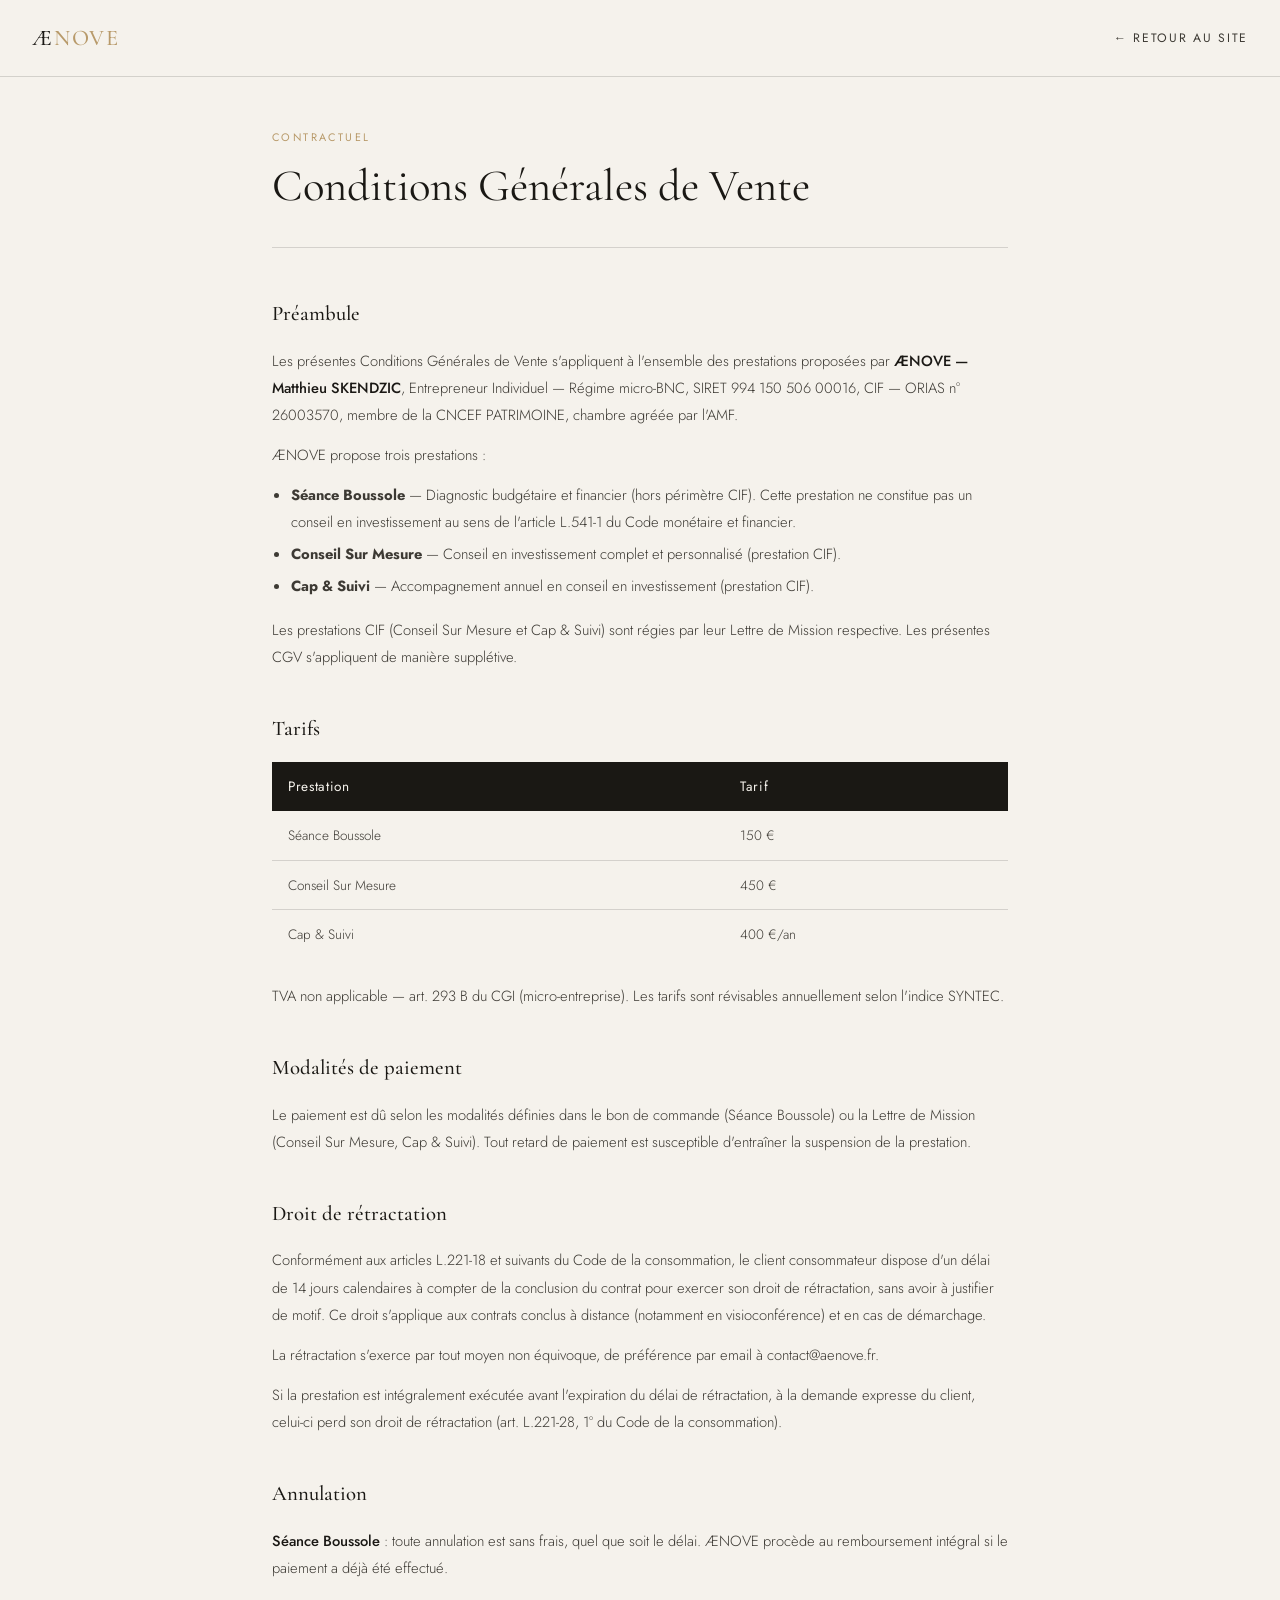
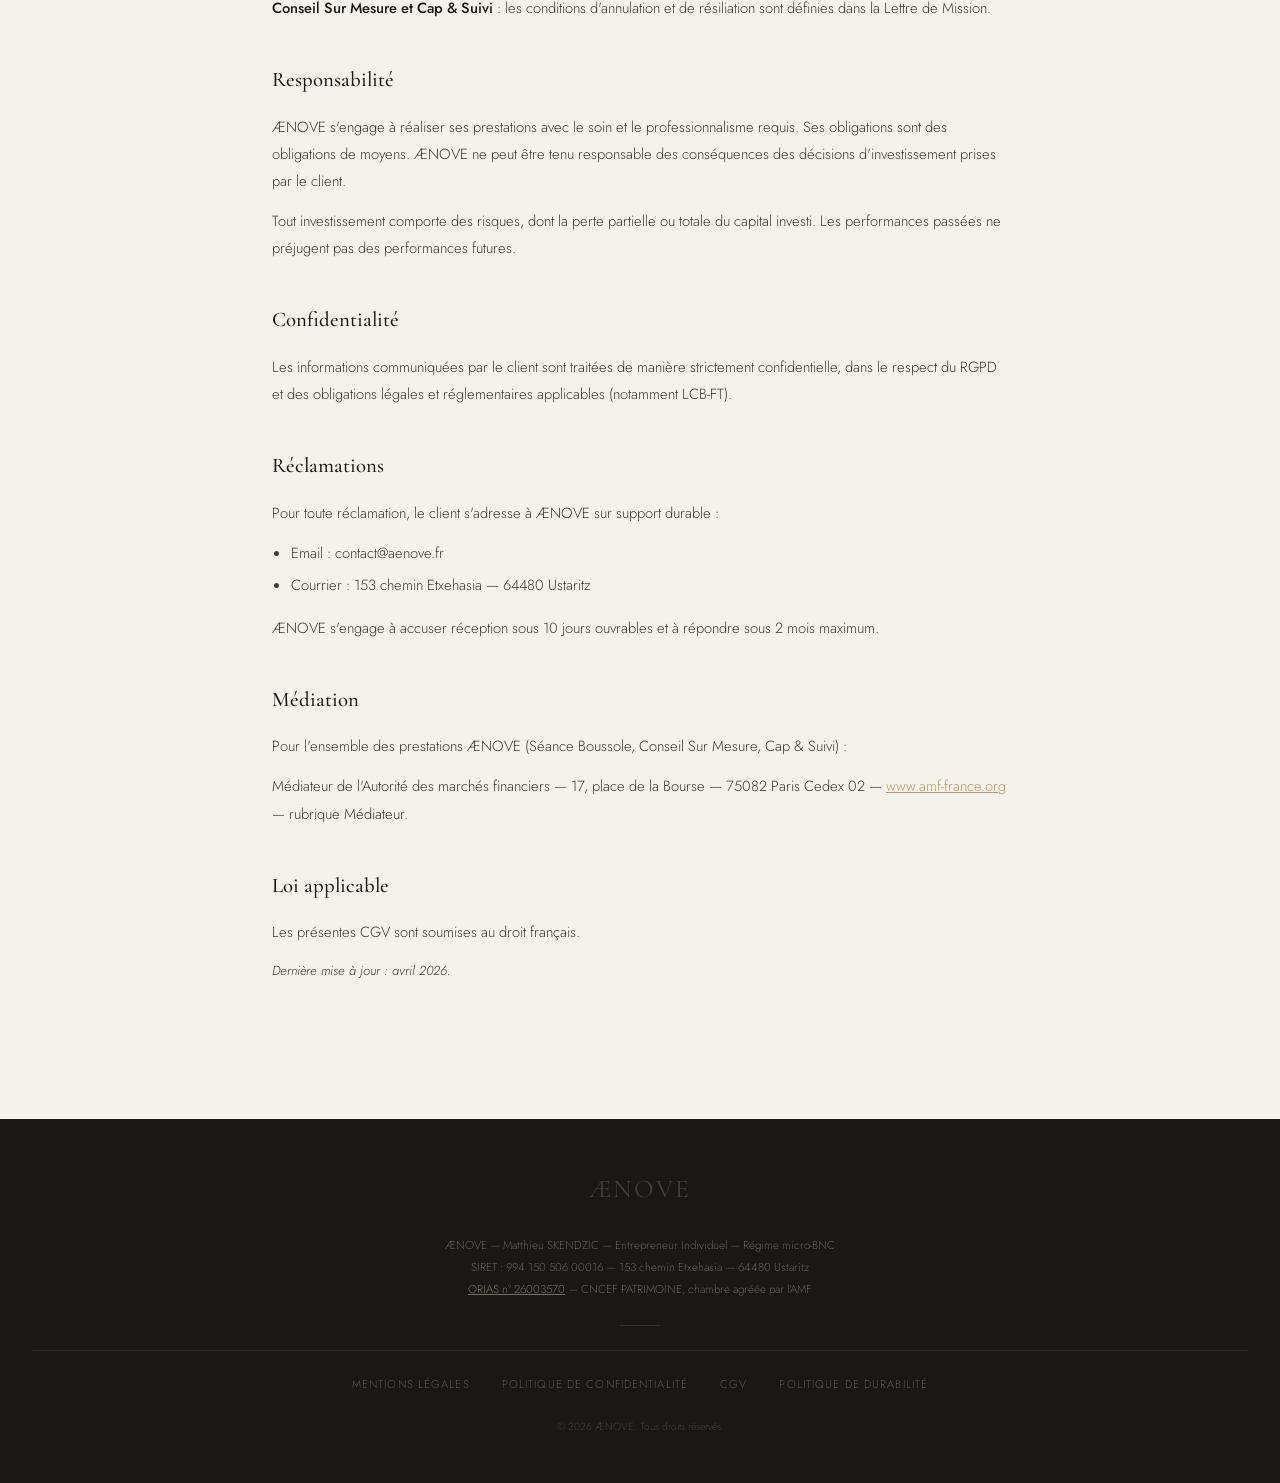
==== cgv.html @ ec51e865 "Add files via upload" ====
<!DOCTYPE html>
<html lang="fr">
<head>
  <meta charset="UTF-8" />
  <meta name="viewport" content="width=device-width, initial-scale=1.0" />
  <title>Conditions Générales de Vente — ÆNOVE</title>
  <link rel="preconnect" href="https://fonts.googleapis.com" />
  <link rel="preconnect" href="https://fonts.gstatic.com" crossorigin />
  <link href="https://fonts.googleapis.com/css2?family=Cormorant+Garamond:ital,wght@0,300;0,400;0,500;0,600;1,300;1,400&family=Jost:wght@300;400;500&display=swap" rel="stylesheet" />
  <style>
    :root {
      --cream: #F5F2EC; --cream-dark: #EDE9E0; --ink: #1A1814;
      --ink-soft: #3D3A34; --gold: #B89A6A; --rule: rgba(26,24,20,0.15);
      --serif: 'Cormorant Garamond', Georgia, serif;
      --sans: 'Jost', sans-serif;
      --ease: 0.4s cubic-bezier(0.25, 0.46, 0.45, 0.94);
    }
    *, *::before, *::after { box-sizing: border-box; margin: 0; padding: 0; }
    body { background: var(--cream); color: var(--ink); font-family: var(--sans); font-weight: 300; line-height: 1.7; -webkit-font-smoothing: antialiased; }
    .container { max-width: 800px; margin: 0 auto; padding: 0 2rem; }
    nav { position: fixed; top: 0; left: 0; right: 0; z-index: 100; background: rgba(245,242,236,0.96); backdrop-filter: blur(8px); border-bottom: 1px solid var(--rule); padding: 1.2rem 2rem; display: flex; align-items: center; justify-content: space-between; }
    .nav-logo { font-family: var(--serif); font-size: 1.4rem; font-weight: 500; letter-spacing: 0.08em; color: var(--ink); text-decoration: none; }
    .nav-logo span { color: var(--gold); }
    .nav-back { font-family: var(--sans); font-size: 0.76rem; font-weight: 400; letter-spacing: 0.14em; text-transform: uppercase; color: var(--ink-soft); text-decoration: none; transition: color var(--ease); }
    .nav-back:hover { color: var(--gold); }
    .page-content { padding: 8rem 0 6rem; }
    .page-eyebrow { font-family: var(--sans); font-size: 0.68rem; font-weight: 400; letter-spacing: 0.22em; text-transform: uppercase; color: var(--gold); margin-bottom: 0.8rem; }
    .page-title { font-family: var(--serif); font-size: clamp(2rem, 4vw, 2.8rem); font-weight: 400; line-height: 1.25; color: var(--ink); margin-bottom: 3rem; padding-bottom: 2rem; border-bottom: 1px solid var(--rule); }
    .page-section { margin-bottom: 2.5rem; }
    .page-section h2 { font-family: var(--serif); font-size: 1.3rem; font-weight: 500; color: var(--ink); margin-bottom: 1rem; }
    .page-section p { font-family: var(--sans); font-size: 0.92rem; color: var(--ink-soft); line-height: 1.85; margin-bottom: 0.8rem; }
    .page-section p strong { color: var(--ink); font-weight: 500; }
    .page-section ul { margin: 0.5rem 0 1rem 1.2rem; }
    .page-section ul li { font-family: var(--sans); font-size: 0.92rem; color: var(--ink-soft); line-height: 1.85; margin-bottom: 0.3rem; }
    table { width: 100%; border-collapse: collapse; margin: 1rem 0 1.5rem; font-family: var(--sans); font-size: 0.85rem; }
    th { background: var(--ink); color: var(--cream); padding: 0.8rem 1rem; text-align: left; font-weight: 400; letter-spacing: 0.05em; }
    td { padding: 0.8rem 1rem; border-bottom: 1px solid var(--rule); color: var(--ink-soft); }
    tr:last-child td { border-bottom: none; }
    footer { background: var(--ink); color: rgba(245,242,236,0.4); padding: 3rem 2rem; text-align: center; }
    .footer-logo { font-family: var(--serif); font-size: 1.6rem; font-weight: 400; color: rgba(245,242,236,0.18); letter-spacing: 0.08em; margin-bottom: 1.5rem; }
    .footer-legal { font-family: var(--sans); font-size: 0.72rem; line-height: 1.9; color: rgba(245,242,236,0.32); max-width: 720px; margin: 0 auto 1rem; }
    .footer-legal a { color: rgba(245,242,236,0.4); text-decoration: underline; }
    .footer-divider { width: 40px; height: 1px; background: rgba(255,255,255,0.1); margin: 1.5rem auto; }
    .footer-links { display: flex; justify-content: center; gap: 2rem; flex-wrap: wrap; margin-top: 1.5rem; padding-top: 1.5rem; border-top: 1px solid rgba(255,255,255,0.06); }
    .footer-links a { font-family: var(--sans); font-size: 0.7rem; letter-spacing: 0.1em; text-transform: uppercase; color: rgba(245,242,236,0.28); text-decoration: none; }
    .footer-links a:hover { color: var(--gold); }
    @media (max-width: 640px) { nav { padding: 1rem 1.5rem; } .page-content { padding: 6rem 0 4rem; } }
  </style>
</head>
<body>

  <nav>
    <a href="/" class="nav-logo">Æ<span>NOVE</span></a>
    <a href="/" class="nav-back">← Retour au site</a>
  </nav>

  <div class="page-content">
    <div class="container">
      <p class="page-eyebrow">Contractuel</p>
      <h1 class="page-title">Conditions Générales de Vente</h1>

      <div class="page-section">
        <h2>Préambule</h2>
        <p>Les présentes Conditions Générales de Vente s'appliquent à l'ensemble des prestations proposées par <strong>ÆNOVE — Matthieu SKENDZIC</strong>, Entrepreneur Individuel — Régime micro-BNC, SIRET 994 150 506 00016, CIF — ORIAS n° 26003570, membre de la CNCEF PATRIMOINE, chambre agréée par l'AMF.</p>
        <p>ÆNOVE propose trois prestations :</p>
        <ul>
          <li><strong>Séance Boussole</strong> — Diagnostic budgétaire et financier (hors périmètre CIF). Cette prestation ne constitue pas un conseil en investissement au sens de l'article L.541-1 du Code monétaire et financier.</li>
          <li><strong>Conseil Sur Mesure</strong> — Conseil en investissement complet et personnalisé (prestation CIF).</li>
          <li><strong>Cap & Suivi</strong> — Accompagnement annuel en conseil en investissement (prestation CIF).</li>
        </ul>
        <p>Les prestations CIF (Conseil Sur Mesure et Cap & Suivi) sont régies par leur Lettre de Mission respective. Les présentes CGV s'appliquent de manière supplétive.</p>
      </div>

      <div class="page-section">
        <h2>Tarifs</h2>
        <table>
          <thead><tr><th>Prestation</th><th>Tarif</th></tr></thead>
          <tbody>
            <tr><td>Séance Boussole</td><td>150 €</td></tr>
            <tr><td>Conseil Sur Mesure</td><td>450 €</td></tr>
            <tr><td>Cap & Suivi</td><td>400 €/an</td></tr>
          </tbody>
        </table>
        <p>TVA non applicable — art. 293 B du CGI (micro-entreprise). Les tarifs sont révisables annuellement selon l'indice SYNTEC.</p>
      </div>

      <div class="page-section">
        <h2>Modalités de paiement</h2>
        <p>Le paiement est dû selon les modalités définies dans le bon de commande (Séance Boussole) ou la Lettre de Mission (Conseil Sur Mesure, Cap & Suivi). Tout retard de paiement est susceptible d'entraîner la suspension de la prestation.</p>
      </div>

      <div class="page-section">
        <h2>Droit de rétractation</h2>
        <p>Conformément aux articles L.221-18 et suivants du Code de la consommation, le client consommateur dispose d'un délai de 14 jours calendaires à compter de la conclusion du contrat pour exercer son droit de rétractation, sans avoir à justifier de motif. Ce droit s'applique aux contrats conclus à distance (notamment en visioconférence) et en cas de démarchage.</p>
        <p>La rétractation s'exerce par tout moyen non équivoque, de préférence par email à contact@aenove.fr.</p>
        <p>Si la prestation est intégralement exécutée avant l'expiration du délai de rétractation, à la demande expresse du client, celui-ci perd son droit de rétractation (art. L.221-28, 1° du Code de la consommation).</p>
      </div>

      <div class="page-section">
        <h2>Annulation</h2>
        <p><strong>Séance Boussole</strong> : toute annulation est sans frais, quel que soit le délai. ÆNOVE procède au remboursement intégral si le paiement a déjà été effectué.</p>
        <p><strong>Conseil Sur Mesure et Cap & Suivi</strong> : les conditions d'annulation et de résiliation sont définies dans la Lettre de Mission.</p>
      </div>

      <div class="page-section">
        <h2>Responsabilité</h2>
        <p>ÆNOVE s'engage à réaliser ses prestations avec le soin et le professionnalisme requis. Ses obligations sont des obligations de moyens. ÆNOVE ne peut être tenu responsable des conséquences des décisions d'investissement prises par le client.</p>
        <p>Tout investissement comporte des risques, dont la perte partielle ou totale du capital investi. Les performances passées ne préjugent pas des performances futures.</p>
      </div>

      <div class="page-section">
        <h2>Confidentialité</h2>
        <p>Les informations communiquées par le client sont traitées de manière strictement confidentielle, dans le respect du RGPD et des obligations légales et réglementaires applicables (notamment LCB-FT).</p>
      </div>

      <div class="page-section">
        <h2>Réclamations</h2>
        <p>Pour toute réclamation, le client s'adresse à ÆNOVE sur support durable :</p>
        <ul>
          <li>Email : contact@aenove.fr</li>
          <li>Courrier : 153 chemin Etxehasia — 64480 Ustaritz</li>
        </ul>
        <p>ÆNOVE s'engage à accuser réception sous 10 jours ouvrables et à répondre sous 2 mois maximum.</p>
      </div>

      <div class="page-section">
        <h2>Médiation</h2>
        <p>Pour l'ensemble des prestations ÆNOVE (Séance Boussole, Conseil Sur Mesure, Cap & Suivi) :</p>
        <p>Médiateur de l'Autorité des marchés financiers — 17, place de la Bourse — 75082 Paris Cedex 02 — <a href="https://www.amf-france.org" target="_blank" rel="noopener" style="color:var(--gold);">www.amf-france.org</a> — rubrique Médiateur.</p>
      </div>

      <div class="page-section">
        <h2>Loi applicable</h2>
        <p>Les présentes CGV sont soumises au droit français.</p>
        <p style="font-size:0.82rem; font-style:italic;">Dernière mise à jour : avril 2026.</p>
      </div>

    </div>
  </div>

  <footer>
    <div class="footer-logo">ÆNOVE</div>
    <p class="footer-legal">ÆNOVE — Matthieu SKENDZIC — Entrepreneur Individuel — Régime micro-BNC<br>
    SIRET : 994 150 506 00016 — 153 chemin Etxehasia — 64480 Ustaritz<br>
    <a href="https://www.orias.fr" target="_blank" rel="noopener">ORIAS n° 26003570</a> — CNCEF PATRIMOINE, chambre agréée par l'AMF</p>
    <div class="footer-divider"></div>
    <div class="footer-links">
      <a href="/mentions-legales">Mentions légales</a>
      <a href="/confidentialite">Politique de confidentialité</a>
      <a href="/cgv">CGV</a>
      <a href="/durabilite">Politique de durabilité</a>
    </div>
    <p style="font-size:0.65rem;margin-top:1.5rem;color:rgba(245,242,236,0.18)">© 2026 ÆNOVE. Tous droits réservés.</p>
  </footer>

</body>
</html>
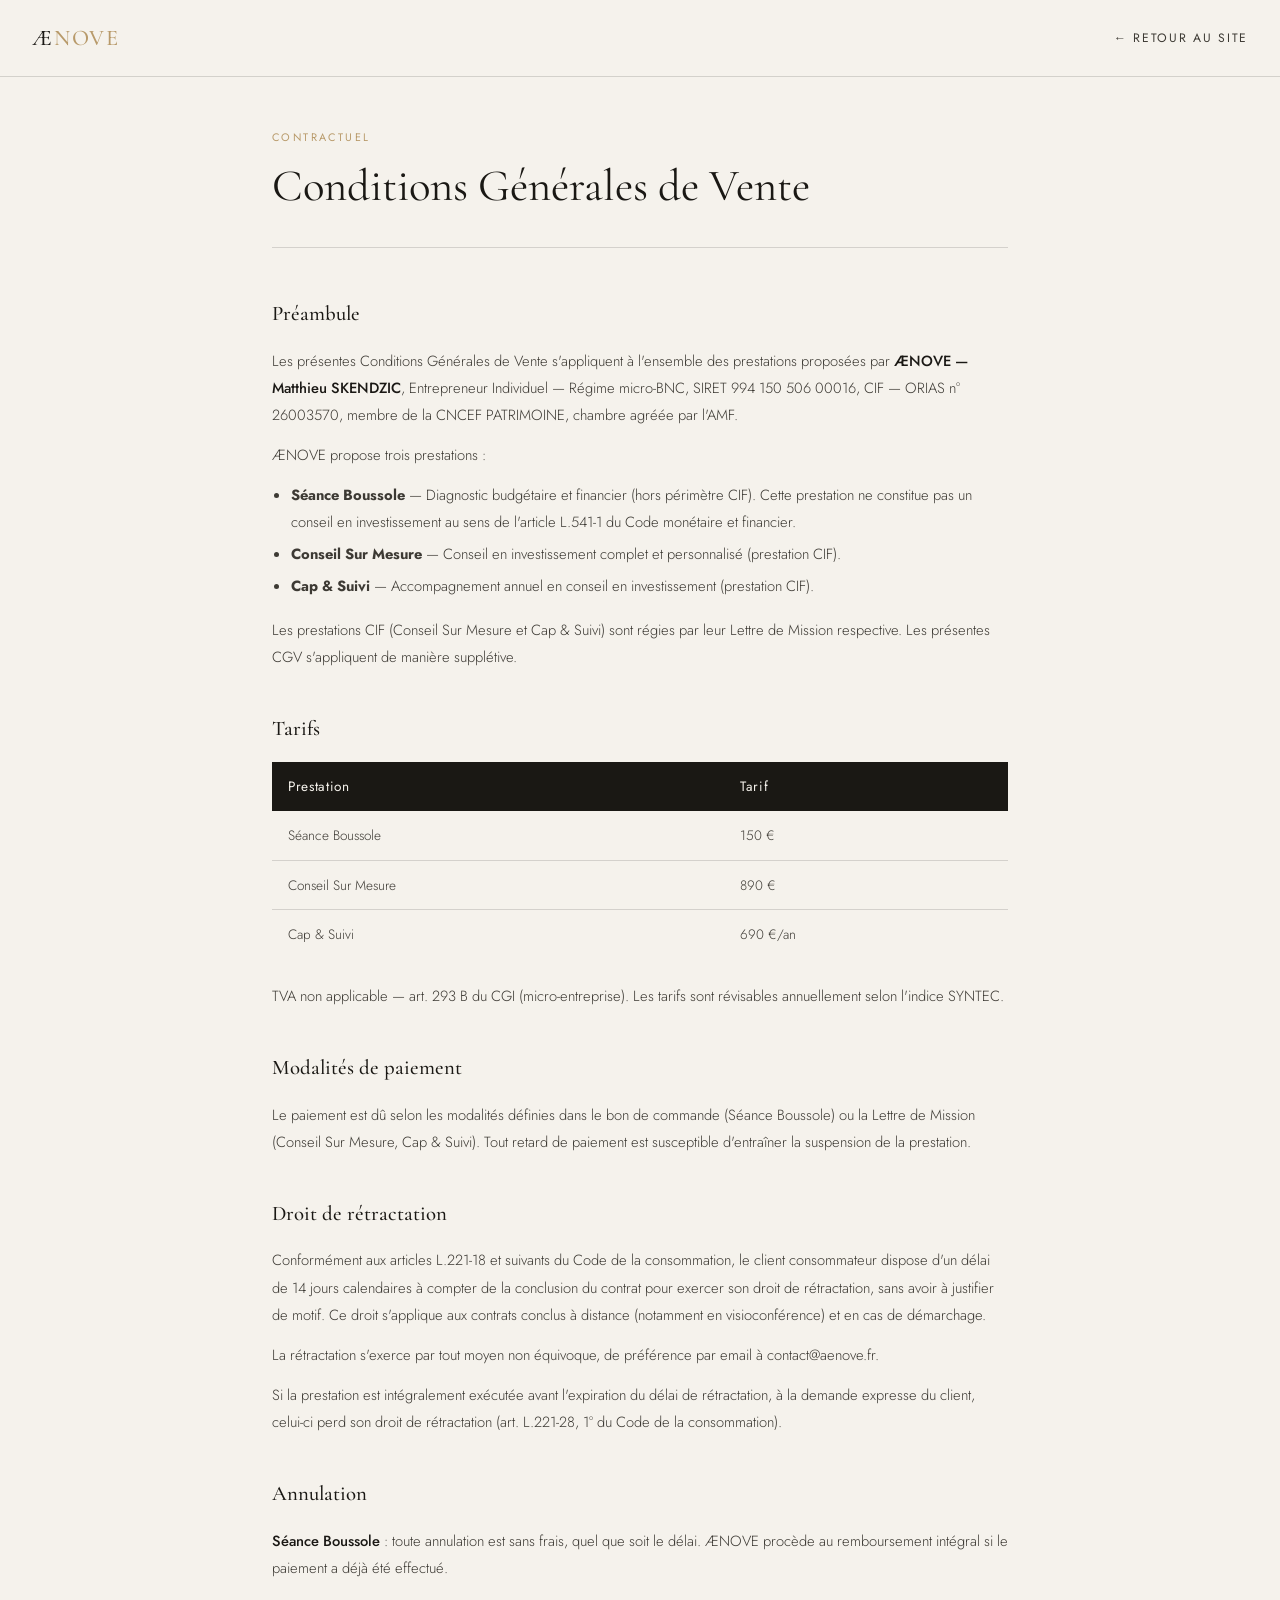
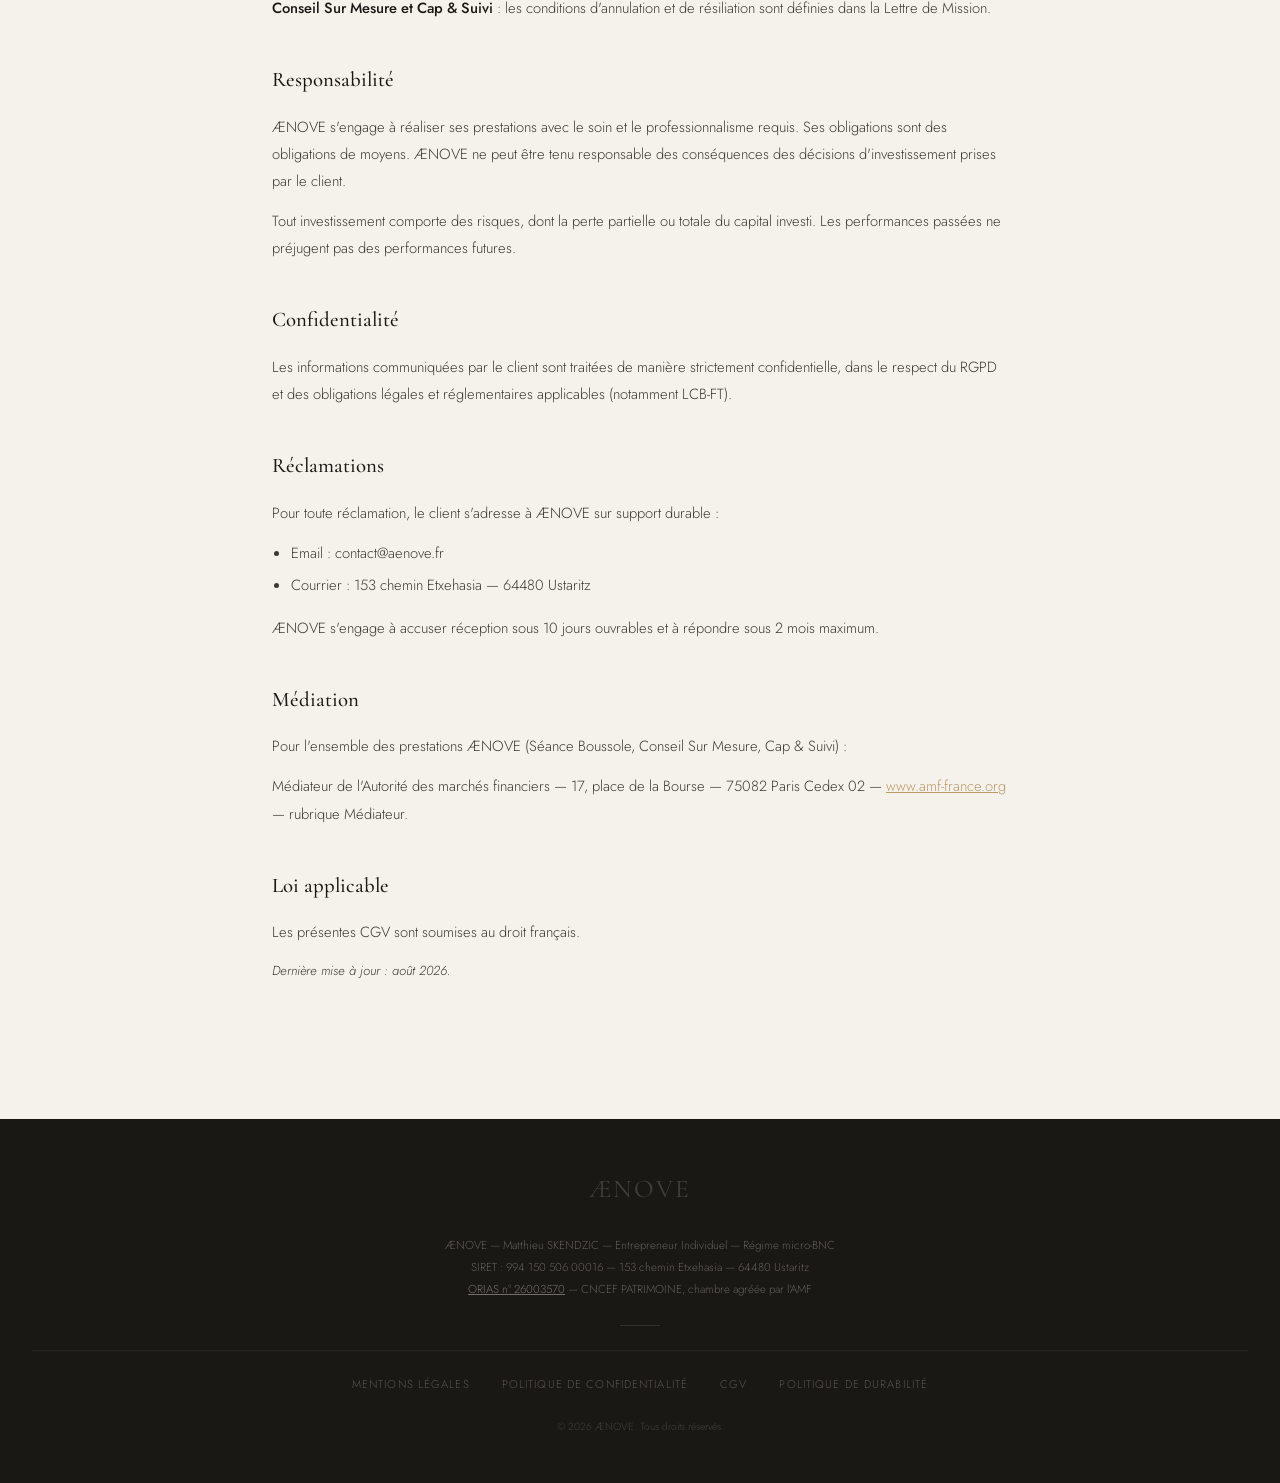
==== commit 8be397a7: "Add files via upload" ====
--- a/cgv.html
+++ b/cgv.html
@@ -6,46 +6,13 @@
   <title>Conditions Générales de Vente — ÆNOVE</title>
   <link rel="preconnect" href="https://fonts.googleapis.com" />
   <link rel="preconnect" href="https://fonts.gstatic.com" crossorigin />
-  <link href="https://fonts.googleapis.com/css2?family=Cormorant+Garamond:ital,wght@0,300;0,400;0,500;0,600;1,300;1,400&family=Jost:wght@300;400;500&display=swap" rel="stylesheet" />
-  <style>
-    :root {
-      --cream: #F5F2EC; --cream-dark: #EDE9E0; --ink: #1A1814;
-      --ink-soft: #3D3A34; --gold: #B89A6A; --rule: rgba(26,24,20,0.15);
-      --serif: 'Cormorant Garamond', Georgia, serif;
-      --sans: 'Jost', sans-serif;
-      --ease: 0.4s cubic-bezier(0.25, 0.46, 0.45, 0.94);
-    }
-    *, *::before, *::after { box-sizing: border-box; margin: 0; padding: 0; }
-    body { background: var(--cream); color: var(--ink); font-family: var(--sans); font-weight: 300; line-height: 1.7; -webkit-font-smoothing: antialiased; }
-    .container { max-width: 800px; margin: 0 auto; padding: 0 2rem; }
-    nav { position: fixed; top: 0; left: 0; right: 0; z-index: 100; background: rgba(245,242,236,0.96); backdrop-filter: blur(8px); border-bottom: 1px solid var(--rule); padding: 1.2rem 2rem; display: flex; align-items: center; justify-content: space-between; }
-    .nav-logo { font-family: var(--serif); font-size: 1.4rem; font-weight: 500; letter-spacing: 0.08em; color: var(--ink); text-decoration: none; }
-    .nav-logo span { color: var(--gold); }
-    .nav-back { font-family: var(--sans); font-size: 0.76rem; font-weight: 400; letter-spacing: 0.14em; text-transform: uppercase; color: var(--ink-soft); text-decoration: none; transition: color var(--ease); }
-    .nav-back:hover { color: var(--gold); }
-    .page-content { padding: 8rem 0 6rem; }
-    .page-eyebrow { font-family: var(--sans); font-size: 0.68rem; font-weight: 400; letter-spacing: 0.22em; text-transform: uppercase; color: var(--gold); margin-bottom: 0.8rem; }
-    .page-title { font-family: var(--serif); font-size: clamp(2rem, 4vw, 2.8rem); font-weight: 400; line-height: 1.25; color: var(--ink); margin-bottom: 3rem; padding-bottom: 2rem; border-bottom: 1px solid var(--rule); }
-    .page-section { margin-bottom: 2.5rem; }
-    .page-section h2 { font-family: var(--serif); font-size: 1.3rem; font-weight: 500; color: var(--ink); margin-bottom: 1rem; }
-    .page-section p { font-family: var(--sans); font-size: 0.92rem; color: var(--ink-soft); line-height: 1.85; margin-bottom: 0.8rem; }
-    .page-section p strong { color: var(--ink); font-weight: 500; }
-    .page-section ul { margin: 0.5rem 0 1rem 1.2rem; }
-    .page-section ul li { font-family: var(--sans); font-size: 0.92rem; color: var(--ink-soft); line-height: 1.85; margin-bottom: 0.3rem; }
-    table { width: 100%; border-collapse: collapse; margin: 1rem 0 1.5rem; font-family: var(--sans); font-size: 0.85rem; }
-    th { background: var(--ink); color: var(--cream); padding: 0.8rem 1rem; text-align: left; font-weight: 400; letter-spacing: 0.05em; }
-    td { padding: 0.8rem 1rem; border-bottom: 1px solid var(--rule); color: var(--ink-soft); }
-    tr:last-child td { border-bottom: none; }
-    footer { background: var(--ink); color: rgba(245,242,236,0.4); padding: 3rem 2rem; text-align: center; }
-    .footer-logo { font-family: var(--serif); font-size: 1.6rem; font-weight: 400; color: rgba(245,242,236,0.18); letter-spacing: 0.08em; margin-bottom: 1.5rem; }
-    .footer-legal { font-family: var(--sans); font-size: 0.72rem; line-height: 1.9; color: rgba(245,242,236,0.32); max-width: 720px; margin: 0 auto 1rem; }
-    .footer-legal a { color: rgba(245,242,236,0.4); text-decoration: underline; }
-    .footer-divider { width: 40px; height: 1px; background: rgba(255,255,255,0.1); margin: 1.5rem auto; }
-    .footer-links { display: flex; justify-content: center; gap: 2rem; flex-wrap: wrap; margin-top: 1.5rem; padding-top: 1.5rem; border-top: 1px solid rgba(255,255,255,0.06); }
-    .footer-links a { font-family: var(--sans); font-size: 0.7rem; letter-spacing: 0.1em; text-transform: uppercase; color: rgba(245,242,236,0.28); text-decoration: none; }
-    .footer-links a:hover { color: var(--gold); }
-    @media (max-width: 640px) { nav { padding: 1rem 1.5rem; } .page-content { padding: 6rem 0 4rem; } }
-  </style>
+  <link href="https://fonts.googleapis.com/css2?family=Cormorant+Garamond:ital,wght@0,300;0,400;0,500;0,600;1,300;1,400&amp;family=Jost:wght@300;400;500&amp;display=swap" rel="stylesheet" />
+  <link rel="icon" type="image/svg+xml" href="/favicon.svg" />
+  <link rel="stylesheet" href="styles/main.css" />
+  <link rel="stylesheet" href="styles/footer.css" />
+  <link rel="stylesheet" href="styles/nav.css" />
+  <link rel="stylesheet" href="styles/page.css" />
+  <link rel="stylesheet" href="styles/cgv.css" />
 </head>
 <body>
 
@@ -77,8 +44,8 @@
           <thead><tr><th>Prestation</th><th>Tarif</th></tr></thead>
           <tbody>
             <tr><td>Séance Boussole</td><td>150 €</td></tr>
-            <tr><td>Conseil Sur Mesure</td><td>450 €</td></tr>
-            <tr><td>Cap & Suivi</td><td>400 €/an</td></tr>
+            <tr><td>Conseil Sur Mesure</td><td>890 €</td></tr>
+            <tr><td>Cap & Suivi</td><td>690 €/an</td></tr>
           </tbody>
         </table>
         <p>TVA non applicable — art. 293 B du CGI (micro-entreprise). Les tarifs sont révisables annuellement selon l'indice SYNTEC.</p>
@@ -132,7 +99,7 @@
       <div class="page-section">
         <h2>Loi applicable</h2>
         <p>Les présentes CGV sont soumises au droit français.</p>
-        <p style="font-size:0.82rem; font-style:italic;">Dernière mise à jour : avril 2026.</p>
+        <p style="font-size:0.82rem; font-style:italic;">Dernière mise à jour : août 2026.</p>
       </div>
 
     </div>
--- a/styles/main.css
+++ b/styles/main.css
@@ -0,0 +1,32 @@
+:root {
+    --cream: #F5F2EC;
+    --cream-dark: #EDE9E0;
+    --ink: #1A1814;
+    --ink-soft: #3D3A34;
+    --gold: #B89A6A;
+    --gold-light: #D4B88A;
+    --rule: rgba(26, 24, 20, 0.15);
+    --serif: 'Cormorant Garamond', Georgia, serif;
+    --sans: 'Jost', sans-serif;
+    --ease: 0.4s cubic-bezier(0.25, 0.46, 0.45, 0.94);
+}
+
+*, *::before, *::after {
+    box-sizing: border-box;
+    margin: 0;
+    padding: 0;
+}
+
+html {
+    scroll-behavior: smooth;
+}
+
+body {
+    background: var(--cream);
+    color: var(--ink);
+    font-family: var(--sans);
+    font-weight: 300;
+    line-height: 1.7;
+    -webkit-font-smoothing: antialiased;
+    max-width: 100vw;
+}
--- a/styles/footer.css
+++ b/styles/footer.css
@@ -0,0 +1,59 @@
+footer {
+    background: var(--ink);
+    color: rgba(245, 242, 236, 0.4);
+    padding: 3rem 2rem;
+    text-align: center;
+}
+
+.footer-logo {
+    font-family: var(--serif);
+    font-size: 1.6rem;
+    font-weight: 400;
+    color: rgba(245, 242, 236, 0.18);
+    letter-spacing: 0.08em;
+    margin-bottom: 1.5rem;
+}
+
+.footer-legal {
+    font-family: var(--sans);
+    font-size: 0.72rem;
+    line-height: 1.9;
+    color: rgba(245, 242, 236, 0.32);
+    max-width: 720px;
+    margin: 0 auto 1rem;
+}
+
+.footer-legal a {
+    color: rgba(245, 242, 236, 0.4);
+    text-decoration: underline;
+}
+
+.footer-divider {
+    width: 40px;
+    height: 1px;
+    background: rgba(255, 255, 255, 0.1);
+    margin: 1.5rem auto;
+}
+
+.footer-links {
+    display: flex;
+    justify-content: center;
+    gap: 2rem;
+    flex-wrap: wrap;
+    margin-top: 1.5rem;
+    padding-top: 1.5rem;
+    border-top: 1px solid rgba(255, 255, 255, 0.06);
+}
+
+.footer-links a {
+    font-family: var(--sans);
+    font-size: 0.7rem;
+    letter-spacing: 0.1em;
+    text-transform: uppercase;
+    color: rgba(245, 242, 236, 0.28);
+    text-decoration: none;
+}
+
+.footer-links a:hover {
+    color: var(--gold);
+}
--- a/styles/nav.css
+++ b/styles/nav.css
@@ -0,0 +1,43 @@
+
+nav {
+    position: fixed;
+    top: 0;
+    left: 0;
+    right: 0;
+    z-index: 100;
+    background: rgba(245, 242, 236, 0.96);
+    backdrop-filter: blur(8px);
+    border-bottom: 1px solid var(--rule);
+    padding: 1.2rem 2rem;
+    display: flex;
+    align-items: center;
+    justify-content: space-between;
+}
+
+.nav-logo {
+    font-family: var(--serif);
+    font-size: 1.4rem;
+    font-weight: 500;
+    letter-spacing: 0.08em;
+    color: var(--ink);
+    text-decoration: none;
+}
+
+.nav-logo span {
+    color: var(--gold);
+}
+
+.nav-back {
+    font-family: var(--sans);
+    font-size: 0.76rem;
+    font-weight: 400;
+    letter-spacing: 0.14em;
+    text-transform: uppercase;
+    color: var(--ink-soft);
+    text-decoration: none;
+    transition: color var(--ease);
+}
+
+.nav-back:hover {
+    color: var(--gold);
+}
--- a/styles/page.css
+++ b/styles/page.css
@@ -0,0 +1,66 @@
+.container {
+    max-width: 800px;
+    margin: 0 auto;
+    padding: 0 2rem;
+}
+
+.page-content {
+    padding: 8rem 0 6rem;
+}
+
+.page-eyebrow {
+    font-family: var(--sans);
+    font-size: 0.68rem;
+    font-weight: 400;
+    letter-spacing: 0.22em;
+    text-transform: uppercase;
+    color: var(--gold);
+    margin-bottom: 0.8rem;
+}
+
+.page-title {
+    font-family: var(--serif);
+    font-size: clamp(2rem, 4vw, 2.8rem);
+    font-weight: 400;
+    line-height: 1.25;
+    color: var(--ink);
+    margin-bottom: 3rem;
+    padding-bottom: 2rem;
+    border-bottom: 1px solid var(--rule);
+}
+
+.page-section {
+    margin-bottom: 2.5rem;
+}
+
+.page-section h2 {
+    font-family: var(--serif);
+    font-size: 1.3rem;
+    font-weight: 500;
+    color: var(--ink);
+    margin-bottom: 1rem;
+}
+
+.page-section p {
+    font-family: var(--sans);
+    font-size: 0.92rem;
+    color: var(--ink-soft);
+    line-height: 1.85;
+    margin-bottom: 0.8rem;
+}
+
+.page-section p strong {
+    color: var(--ink);
+    font-weight: 500;
+}
+
+
+@media (max-width: 640px) {
+    nav {
+        padding: 1rem 1.5rem;
+    }
+
+    .page-content {
+        padding: 6rem 0 4rem;
+    }
+}
--- a/styles/cgv.css
+++ b/styles/cgv.css
@@ -0,0 +1,42 @@
+
+
+.page-section ul {
+    margin: 0.5rem 0 1rem 1.2rem;
+}
+
+.page-section ul li {
+    font-family: var(--sans);
+    font-size: 0.92rem;
+    color: var(--ink-soft);
+    line-height: 1.85;
+    margin-bottom: 0.3rem;
+}
+
+table {
+    width: 100%;
+    border-collapse: collapse;
+    margin: 1rem 0 1.5rem;
+    font-family: var(--sans);
+    font-size: 0.85rem;
+}
+
+th {
+    background: var(--ink);
+    color: var(--cream);
+    padding: 0.8rem 1rem;
+    text-align: left;
+    font-weight: 400;
+    letter-spacing: 0.05em;
+}
+
+td {
+    padding: 0.8rem 1rem;
+    border-bottom: 1px solid var(--rule);
+    color: var(--ink-soft);
+}
+
+tr:last-child td {
+    border-bottom: none;
+}
+
+
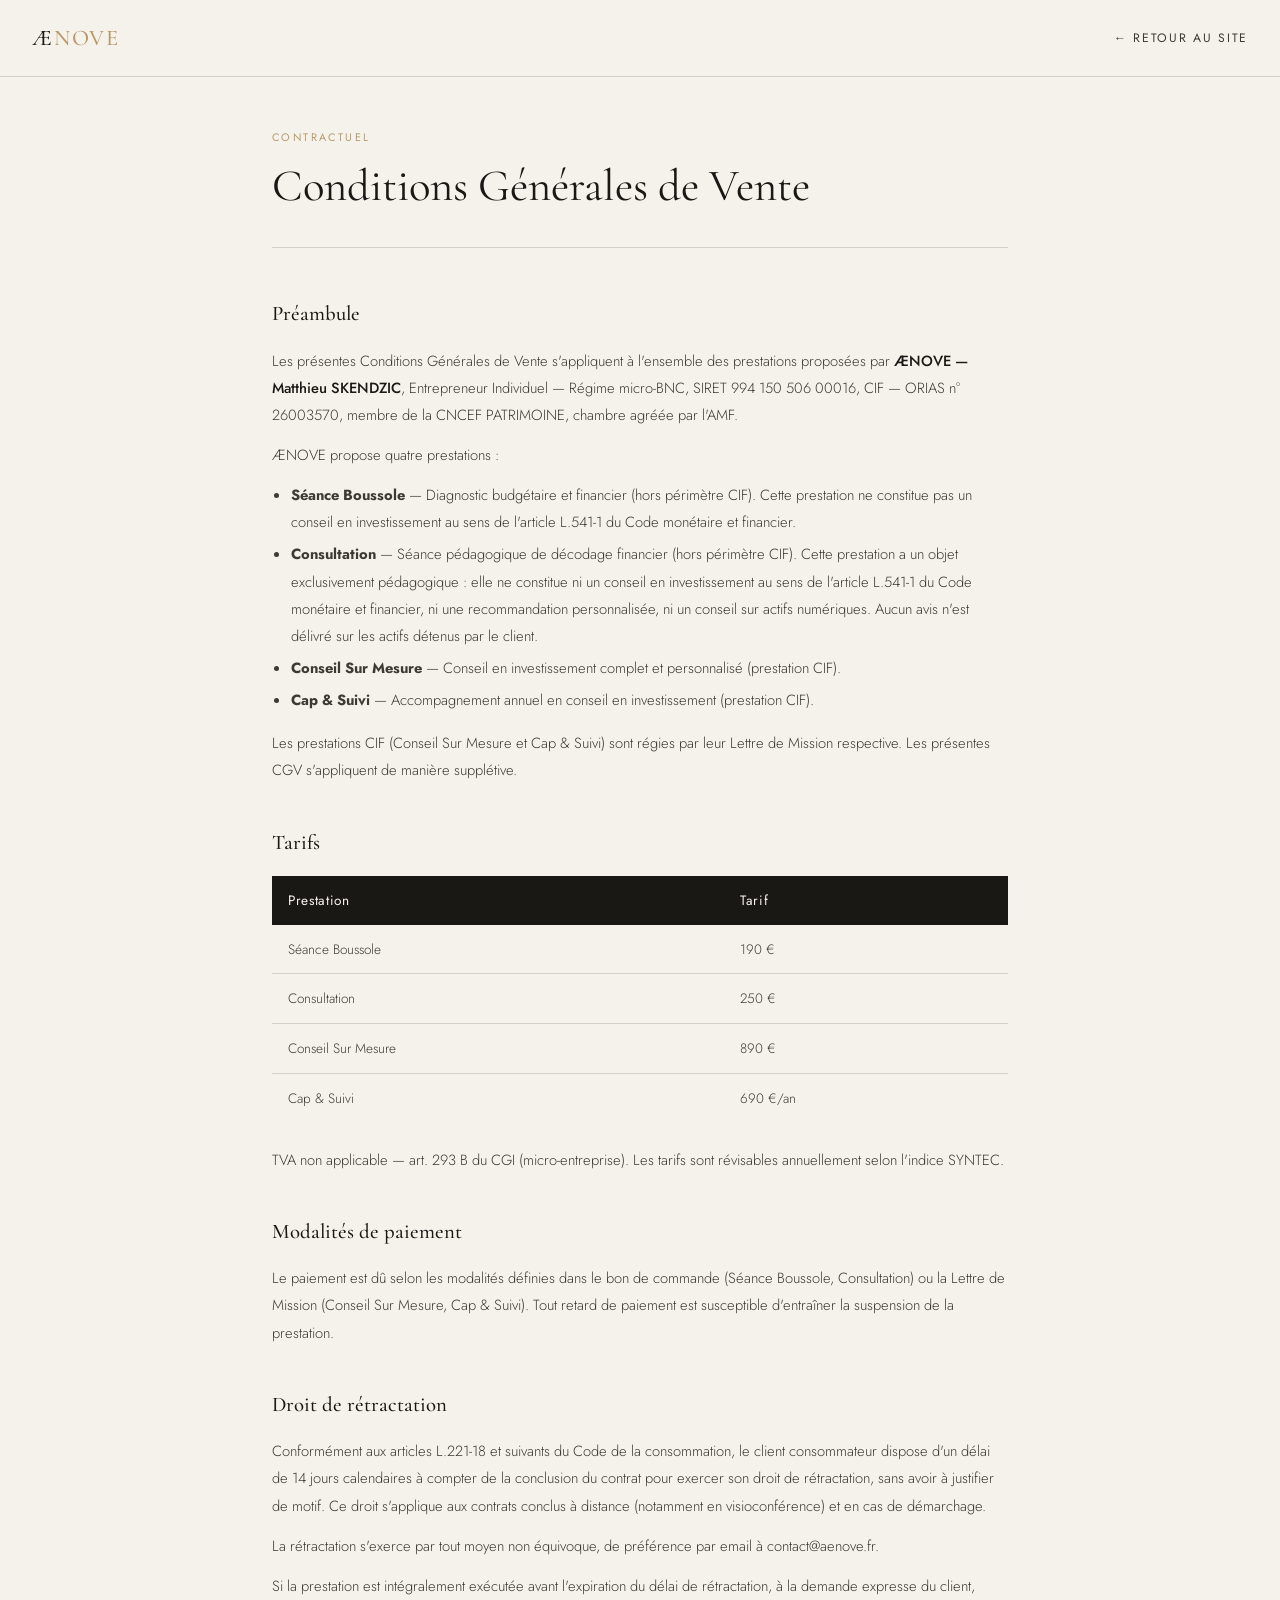
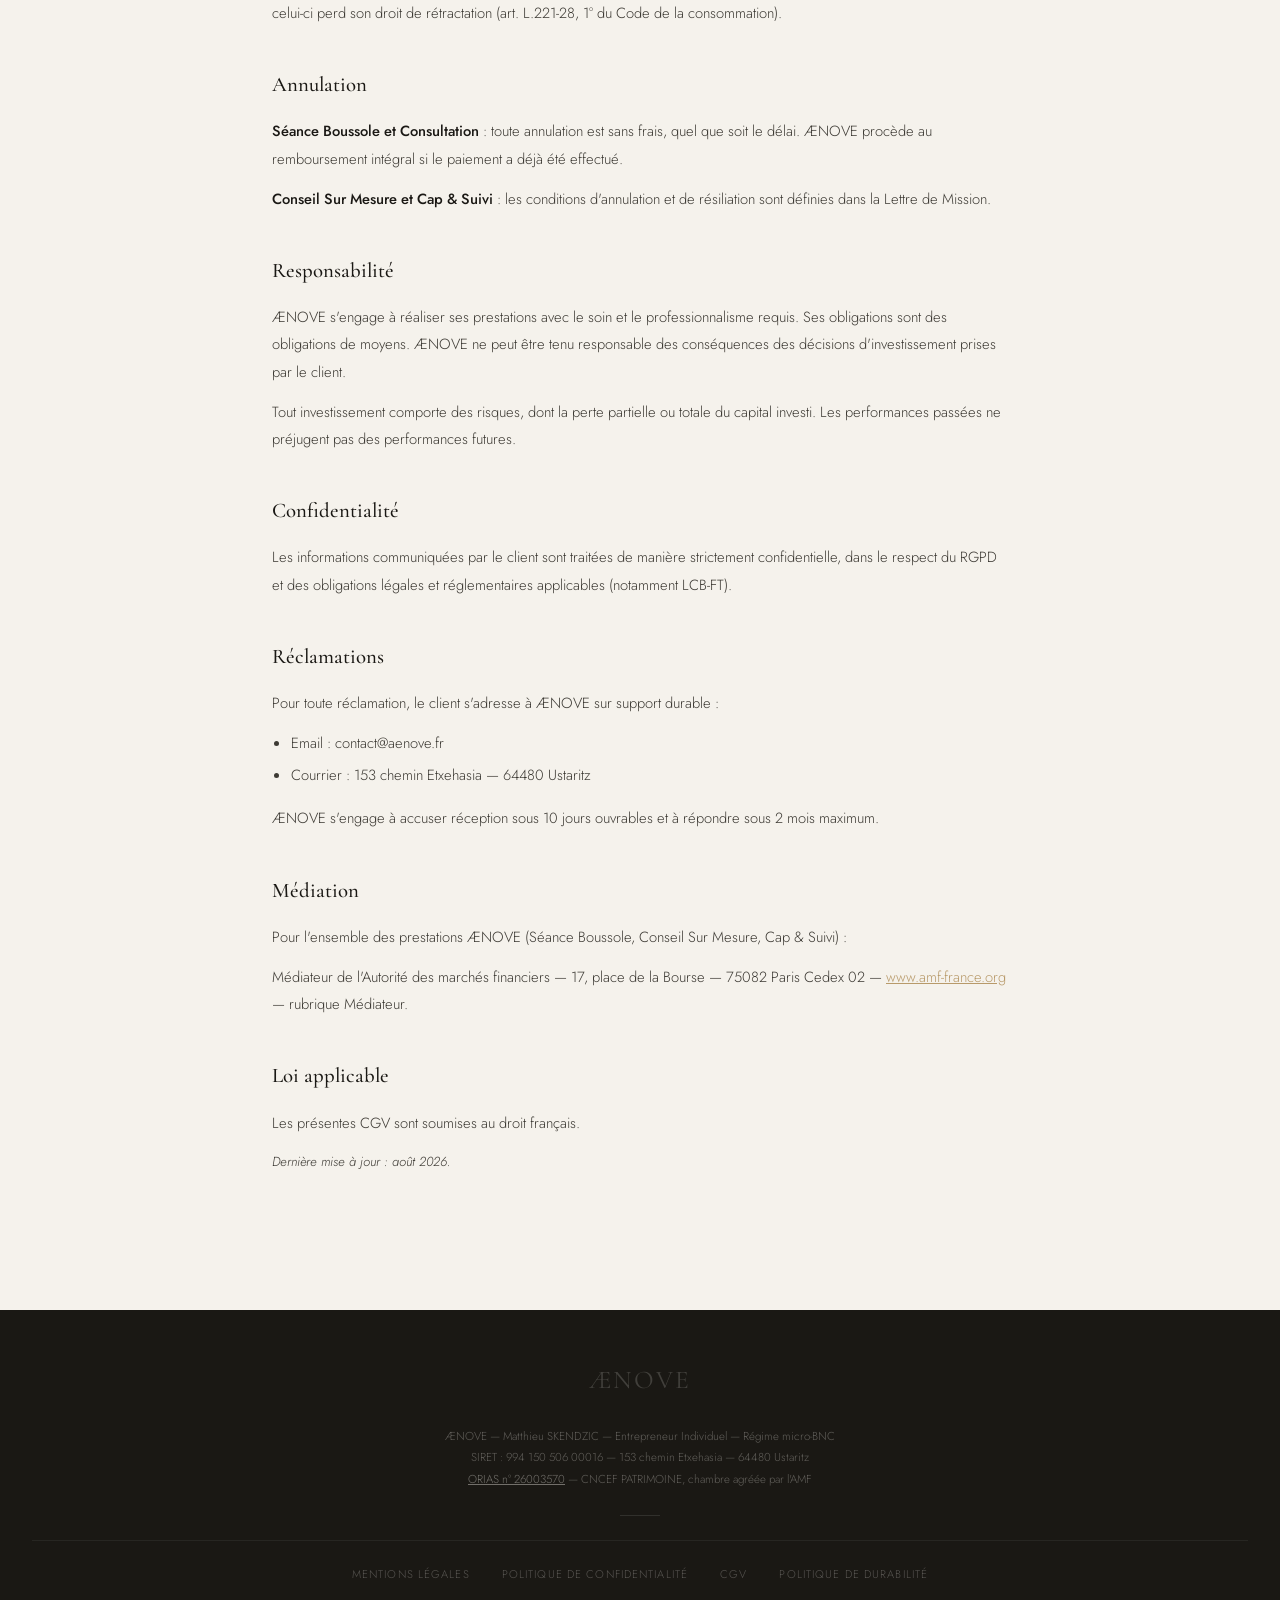
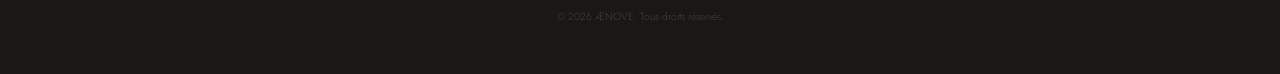
==== commit c37843ba: "Add files via upload" ====
--- a/cgv.html
+++ b/cgv.html
@@ -29,9 +29,10 @@
       <div class="page-section">
         <h2>Préambule</h2>
         <p>Les présentes Conditions Générales de Vente s'appliquent à l'ensemble des prestations proposées par <strong>ÆNOVE — Matthieu SKENDZIC</strong>, Entrepreneur Individuel — Régime micro-BNC, SIRET 994 150 506 00016, CIF — ORIAS n° 26003570, membre de la CNCEF PATRIMOINE, chambre agréée par l'AMF.</p>
-        <p>ÆNOVE propose trois prestations :</p>
+        <p>ÆNOVE propose quatre prestations :</p>
         <ul>
           <li><strong>Séance Boussole</strong> — Diagnostic budgétaire et financier (hors périmètre CIF). Cette prestation ne constitue pas un conseil en investissement au sens de l'article L.541-1 du Code monétaire et financier.</li>
+          <li><strong>Consultation</strong> — Séance pédagogique de décodage financier (hors périmètre CIF). Cette prestation a un objet exclusivement pédagogique : elle ne constitue ni un conseil en investissement au sens de l'article L.541-1 du Code monétaire et financier, ni une recommandation personnalisée, ni un conseil sur actifs numériques. Aucun avis n'est délivré sur les actifs détenus par le client.</li>
           <li><strong>Conseil Sur Mesure</strong> — Conseil en investissement complet et personnalisé (prestation CIF).</li>
           <li><strong>Cap & Suivi</strong> — Accompagnement annuel en conseil en investissement (prestation CIF).</li>
         </ul>
@@ -43,7 +44,8 @@
         <table>
           <thead><tr><th>Prestation</th><th>Tarif</th></tr></thead>
           <tbody>
-            <tr><td>Séance Boussole</td><td>150 €</td></tr>
+            <tr><td>Séance Boussole</td><td>190 €</td></tr>
+            <tr><td>Consultation</td><td>250 €</td></tr>
             <tr><td>Conseil Sur Mesure</td><td>890 €</td></tr>
             <tr><td>Cap & Suivi</td><td>690 €/an</td></tr>
           </tbody>
@@ -53,7 +55,7 @@
 
       <div class="page-section">
         <h2>Modalités de paiement</h2>
-        <p>Le paiement est dû selon les modalités définies dans le bon de commande (Séance Boussole) ou la Lettre de Mission (Conseil Sur Mesure, Cap & Suivi). Tout retard de paiement est susceptible d'entraîner la suspension de la prestation.</p>
+        <p>Le paiement est dû selon les modalités définies dans le bon de commande (Séance Boussole, Consultation) ou la Lettre de Mission (Conseil Sur Mesure, Cap & Suivi). Tout retard de paiement est susceptible d'entraîner la suspension de la prestation.</p>
       </div>
 
       <div class="page-section">
@@ -65,7 +67,7 @@
 
       <div class="page-section">
         <h2>Annulation</h2>
-        <p><strong>Séance Boussole</strong> : toute annulation est sans frais, quel que soit le délai. ÆNOVE procède au remboursement intégral si le paiement a déjà été effectué.</p>
+        <p><strong>Séance Boussole et Consultation</strong> : toute annulation est sans frais, quel que soit le délai. ÆNOVE procède au remboursement intégral si le paiement a déjà été effectué.</p>
         <p><strong>Conseil Sur Mesure et Cap & Suivi</strong> : les conditions d'annulation et de résiliation sont définies dans la Lettre de Mission.</p>
       </div>
 
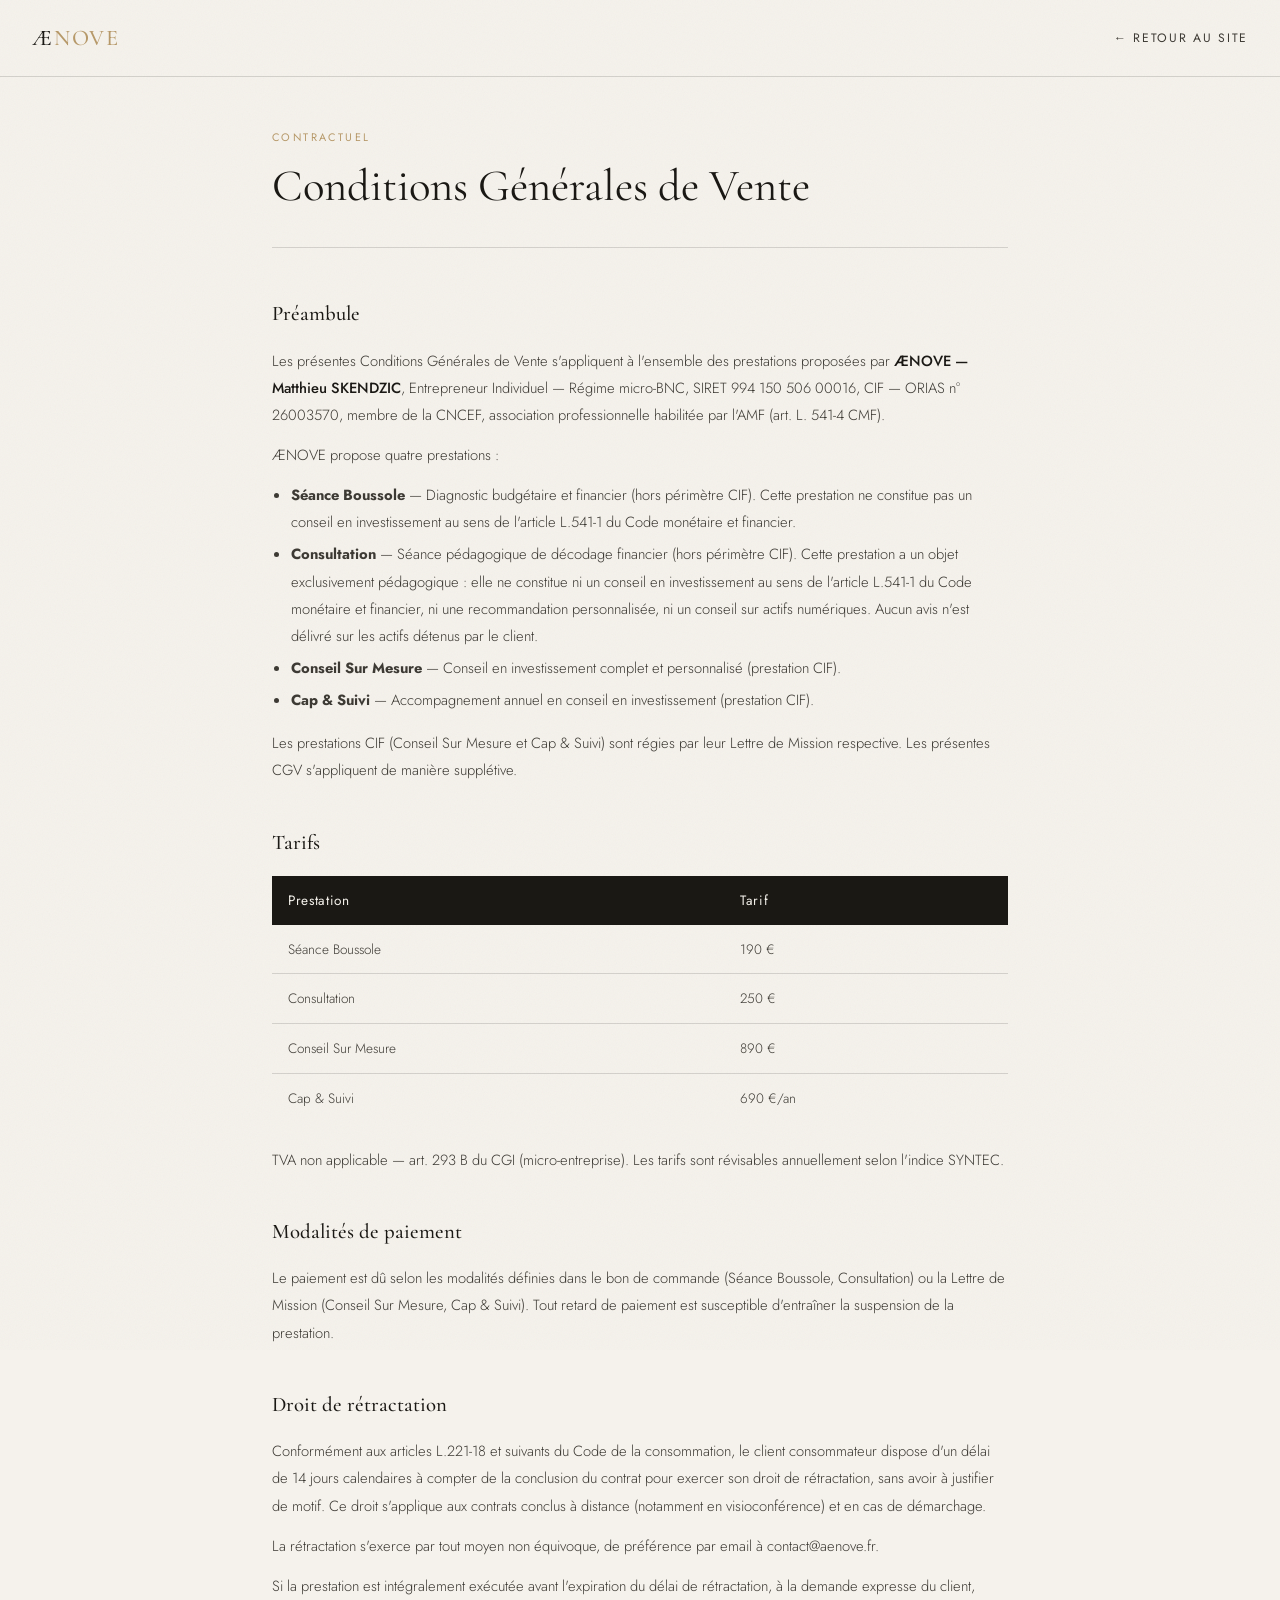
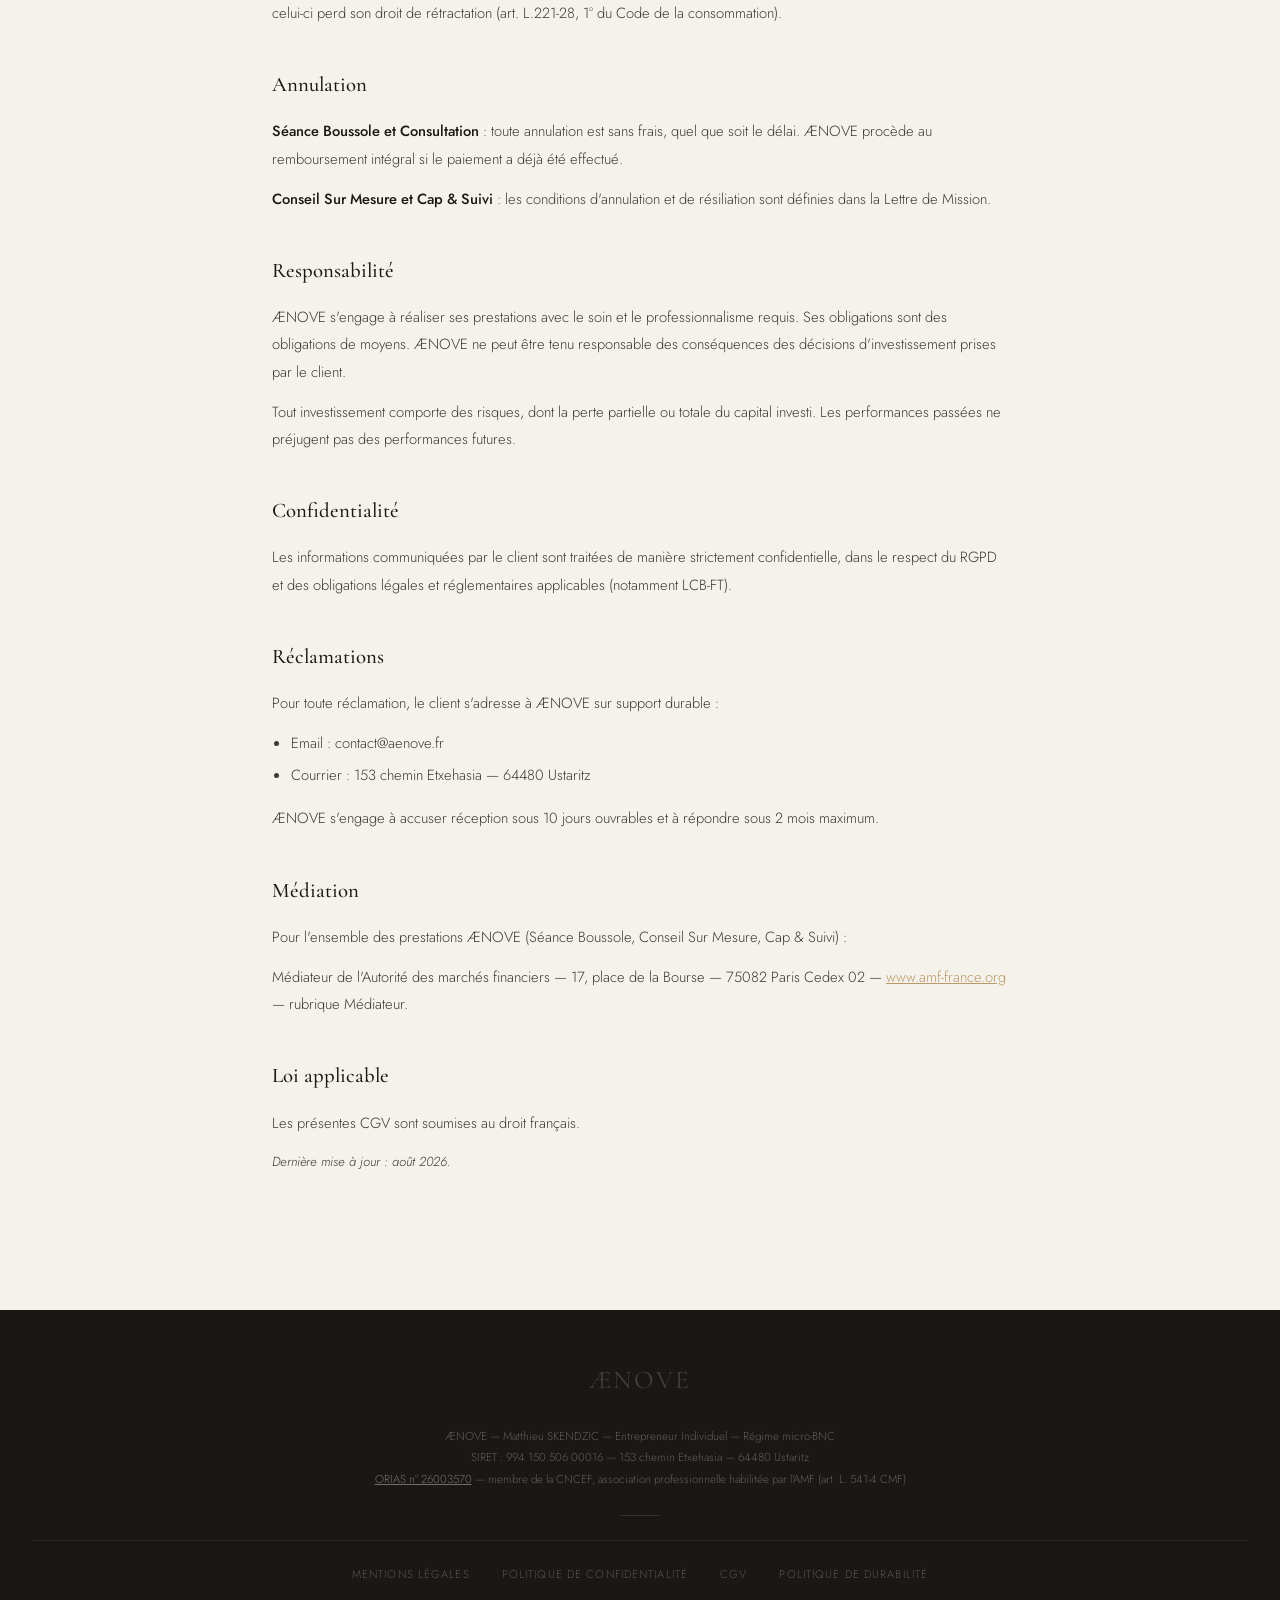
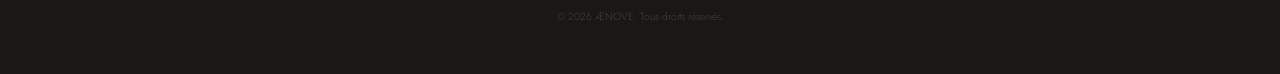
==== commit 258e269b: "Add files via upload" ====
--- a/cgv.html
+++ b/cgv.html
@@ -12,9 +12,15 @@
   <link rel="stylesheet" href="styles/footer.css" />
   <link rel="stylesheet" href="styles/nav.css" />
   <link rel="stylesheet" href="styles/page.css" />
+  <link rel="stylesheet" href="styles/premium.css" />
   <link rel="stylesheet" href="styles/cgv.css" />
+  <script defer src="scripts/premium.js"></script>
 </head>
-<body>
+<body class="page-inner">
+
+  <div class="progress" aria-hidden="true"></div>
+  <div class="grain" aria-hidden="true"></div>
+
 
   <nav>
     <a href="/" class="nav-logo">Æ<span>NOVE</span></a>
@@ -28,7 +34,7 @@
 
       <div class="page-section">
         <h2>Préambule</h2>
-        <p>Les présentes Conditions Générales de Vente s'appliquent à l'ensemble des prestations proposées par <strong>ÆNOVE — Matthieu SKENDZIC</strong>, Entrepreneur Individuel — Régime micro-BNC, SIRET 994 150 506 00016, CIF — ORIAS n° 26003570, membre de la CNCEF PATRIMOINE, chambre agréée par l'AMF.</p>
+        <p>Les présentes Conditions Générales de Vente s'appliquent à l'ensemble des prestations proposées par <strong>ÆNOVE — Matthieu SKENDZIC</strong>, Entrepreneur Individuel — Régime micro-BNC, SIRET 994 150 506 00016, CIF — ORIAS n° 26003570, membre de la CNCEF, association professionnelle habilitée par l'AMF (art. L. 541-4 CMF).</p>
         <p>ÆNOVE propose quatre prestations :</p>
         <ul>
           <li><strong>Séance Boussole</strong> — Diagnostic budgétaire et financier (hors périmètre CIF). Cette prestation ne constitue pas un conseil en investissement au sens de l'article L.541-1 du Code monétaire et financier.</li>
@@ -111,7 +117,7 @@
     <div class="footer-logo">ÆNOVE</div>
     <p class="footer-legal">ÆNOVE — Matthieu SKENDZIC — Entrepreneur Individuel — Régime micro-BNC<br>
     SIRET : 994 150 506 00016 — 153 chemin Etxehasia — 64480 Ustaritz<br>
-    <a href="https://www.orias.fr" target="_blank" rel="noopener">ORIAS n° 26003570</a> — CNCEF PATRIMOINE, chambre agréée par l'AMF</p>
+    <a href="https://www.orias.fr" target="_blank" rel="noopener">ORIAS n° 26003570</a> — membre de la CNCEF, association professionnelle habilitée par l'AMF (art. L. 541-4 CMF)</p>
     <div class="footer-divider"></div>
     <div class="footer-links">
       <a href="/mentions-legales">Mentions légales</a>
--- a/styles/premium.css
+++ b/styles/premium.css
@@ -0,0 +1,461 @@
+/* ============================================================
+   ÆNOVE — Couche premium
+   Grain, profondeur, chorégraphie de scroll, micro-interactions.
+   Chargée après home.css : elle enrichit sans rien casser.
+   ============================================================ */
+
+:root {
+    --gold-deep: #8B7355;
+    --ease-slow: 1.1s cubic-bezier(0.22, 1, 0.36, 1);
+    --ease-out: 0.7s cubic-bezier(0.22, 1, 0.36, 1);
+}
+
+/* ---------- 1. GRAIN — la texture du papier ---------- */
+
+.grain {
+    position: fixed;
+    inset: -50%;
+    width: 200%;
+    height: 200%;
+    pointer-events: none;
+    z-index: 9999;
+    opacity: 0.05;
+    mix-blend-mode: multiply;
+    background-image: url("data:image/svg+xml,%3Csvg xmlns='http://www.w3.org/2000/svg' width='200' height='200'%3E%3Cfilter id='n'%3E%3CfeTurbulence type='fractalNoise' baseFrequency='0.85' numOctaves='3' stitchTiles='stitch'/%3E%3C/filter%3E%3Crect width='200' height='200' filter='url(%23n)'/%3E%3C/svg%3E");
+    animation: grainShift 8s steps(6) infinite;
+}
+
+@keyframes grainShift {
+    0%   { transform: translate(0, 0); }
+    16%  { transform: translate(-2%, -3%); }
+    33%  { transform: translate(-4%, 2%); }
+    50%  { transform: translate(2%, -4%); }
+    66%  { transform: translate(-3%, 3%); }
+    83%  { transform: translate(3%, 1%); }
+    100% { transform: translate(0, 0); }
+}
+
+/* ---------- 2. FIL DE PROGRESSION ---------- */
+
+.progress {
+    position: fixed;
+    top: 0;
+    left: 0;
+    height: 1px;
+    width: 100%;
+    background: linear-gradient(to right, var(--gold-deep), var(--gold-light));
+    transform: scaleX(0);
+    transform-origin: left;
+    z-index: 10000;
+    pointer-events: none;
+}
+
+/* ---------- 3. NAVIGATION ---------- */
+
+nav {
+    background: transparent !important;
+    border-bottom: 1px solid transparent !important;
+    -webkit-backdrop-filter: none;
+    backdrop-filter: none;
+    transition: background 0.6s ease, border-color 0.6s ease,
+                padding 0.6s ease, box-shadow 0.6s ease;
+}
+
+nav.scrolled {
+    background: rgba(245, 242, 236, 0.80) !important;
+    border-bottom-color: rgba(184, 154, 106, 0.28) !important;
+    -webkit-backdrop-filter: blur(16px) saturate(1.25);
+    backdrop-filter: blur(16px) saturate(1.25);
+    padding-top: 0.85rem;
+    padding-bottom: 0.85rem;
+    box-shadow: 0 12px 40px -30px rgba(26, 24, 20, 0.9);
+}
+
+/* pages intérieures : la nav reste lisible dès le chargement */
+body.page-inner nav {
+    background: rgba(245, 242, 236, 0.88) !important;
+    border-bottom-color: var(--rule) !important;
+    -webkit-backdrop-filter: blur(12px);
+    backdrop-filter: blur(12px);
+}
+
+.nav-links a {
+    position: relative;
+}
+
+.nav-links a::after {
+    content: '';
+    position: absolute;
+    left: 0;
+    bottom: -5px;
+    width: 100%;
+    height: 1px;
+    background: var(--gold);
+    transform: scaleX(0);
+    transform-origin: right;
+    transition: transform 0.5s cubic-bezier(0.22, 1, 0.36, 1);
+}
+
+.nav-links a:hover::after {
+    transform: scaleX(1);
+    transform-origin: left;
+}
+
+/* ---------- 4. LA ROSE DES VENTS ---------- */
+
+.rose-stage {
+    position: absolute;
+    top: 50%;
+    left: 50%;
+    width: min(74vh, 640px);
+    height: min(74vh, 640px);
+    transform: translate(-50%, -50%);
+    perspective: 1100px;
+    pointer-events: none;
+    z-index: 0;
+}
+
+.rose-depth {
+    width: 100%;
+    height: 100%;
+    transform-style: preserve-3d;
+    transition: transform 1.2s cubic-bezier(0.22, 1, 0.36, 1);
+}
+
+.rose-layer {
+    position: absolute;
+    inset: 0;
+    transform-style: preserve-3d;
+}
+
+.rose-layer svg {
+    width: 100%;
+    height: 100%;
+    display: block;
+    overflow: visible;
+}
+
+/* profondeur réelle : trois plans distincts dans l'espace */
+.rose-far   { transform: translateZ(-70px); opacity: 0.55; }
+.rose-mid   { transform: translateZ(0); }
+.rose-near  { transform: translateZ(45px); }
+
+.rose-ring {
+    animation: roseTurn 240s linear infinite;
+    transform-origin: 200px 200px;
+}
+
+.rose-ticks {
+    animation: roseTurn 240s linear infinite reverse;
+    transform-origin: 200px 200px;
+}
+
+@keyframes roseTurn {
+    to { transform: rotate(360deg); }
+}
+
+/* tracé à l'ouverture */
+.rose-draw {
+    stroke-dasharray: 1200;
+    stroke-dashoffset: 1200;
+    animation: roseDraw 2.6s cubic-bezier(0.22, 1, 0.36, 1) 0.3s forwards;
+}
+
+@keyframes roseDraw {
+    to { stroke-dashoffset: 0; }
+}
+
+.rose-fade {
+    opacity: 0;
+    animation: roseFade 1.6s ease 1.5s forwards;
+}
+
+@keyframes roseFade {
+    to { opacity: 1; }
+}
+
+/* ---------- 5. HERO ---------- */
+
+.hero-inner {
+    position: relative;
+    z-index: 2;
+}
+
+.hero-logo {
+    animation: heroMark 1.8s cubic-bezier(0.22, 1, 0.36, 1) 0.35s both !important;
+}
+
+@keyframes heroMark {
+    from {
+        opacity: 0;
+        letter-spacing: 0.34em;
+        transform: translateY(14px);
+        filter: blur(6px);
+    }
+    to {
+        opacity: 1;
+        letter-spacing: 0.04em;
+        transform: translateY(0);
+        filter: blur(0);
+    }
+}
+
+.hero-rule {
+    animation: heroRule 1.2s cubic-bezier(0.22, 1, 0.36, 1) 1.1s both !important;
+}
+
+@keyframes heroRule {
+    from { height: 0; opacity: 0; }
+    to   { height: 60px; opacity: 1; }
+}
+
+.scroll-hint {
+    position: absolute;
+    bottom: 2.6rem;
+    left: 50%;
+    transform: translateX(-50%);
+    font-family: var(--sans);
+    font-size: 0.6rem;
+    letter-spacing: 0.28em;
+    text-transform: uppercase;
+    color: var(--gold-deep);
+    opacity: 0;
+    animation: hintIn 1.4s ease 2.2s forwards;
+    z-index: 2;
+}
+
+.scroll-hint span {
+    display: block;
+    width: 1px;
+    height: 32px;
+    margin: 0.8rem auto 0;
+    background: linear-gradient(to bottom, var(--gold), transparent);
+    animation: hintPulse 2.8s ease-in-out infinite;
+    transform-origin: top;
+}
+
+@keyframes hintIn   { to { opacity: 0.75; } }
+@keyframes hintPulse {
+    0%, 100% { transform: scaleY(0.4); opacity: 0.3; }
+    50%      { transform: scaleY(1);   opacity: 1; }
+}
+
+/* ---------- 6. RÉVÉLATIONS AU SCROLL ---------- */
+
+[data-reveal] {
+    opacity: 0;
+    transform: translateY(26px);
+    transition: opacity var(--ease-slow), transform var(--ease-slow);
+}
+
+[data-reveal].is-visible {
+    opacity: 1;
+    transform: none;
+}
+
+/* titres : dévoilés comme une impression qui apparaît */
+.section-title[data-reveal] {
+    clip-path: inset(0 0 100% 0);
+    transform: translateY(34px);
+    transition: opacity 1.3s cubic-bezier(0.22, 1, 0.36, 1),
+                transform 1.3s cubic-bezier(0.22, 1, 0.36, 1),
+                clip-path 1.3s cubic-bezier(0.22, 1, 0.36, 1);
+}
+
+.section-title[data-reveal].is-visible {
+    clip-path: inset(0 0 0 0);
+}
+
+/* cascade */
+[data-reveal][data-delay="1"] { transition-delay: 0.12s; }
+[data-reveal][data-delay="2"] { transition-delay: 0.24s; }
+[data-reveal][data-delay="3"] { transition-delay: 0.36s; }
+[data-reveal][data-delay="4"] { transition-delay: 0.48s; }
+
+/* le filet doré qui se tire sous les intitulés de section */
+.section-label {
+    position: relative;
+    display: inline-block;
+    padding-bottom: 0.7rem;
+}
+
+.section-label::after {
+    content: '';
+    position: absolute;
+    left: 0;
+    bottom: 0;
+    width: 46px;
+    height: 1px;
+    background: var(--gold);
+    transform: scaleX(0);
+    transform-origin: left;
+    transition: transform 1.1s cubic-bezier(0.22, 1, 0.36, 1) 0.3s;
+}
+
+.section-label.is-visible::after {
+    transform: scaleX(1);
+}
+
+/* ---------- 7. CARTES D'OFFRES — profondeur et lumière ---------- */
+
+.offres-grid {
+    perspective: 1400px;
+}
+
+.offre-card {
+    transition: transform 0.5s cubic-bezier(0.22, 1, 0.36, 1),
+                background var(--ease),
+                border-color var(--ease),
+                box-shadow 0.5s ease;
+}
+
+/* halo qui suit le curseur */
+.offre-card::before {
+    content: '';
+    position: absolute;
+    inset: 0;
+    background: radial-gradient(340px circle at var(--mx, 50%) var(--my, 0%),
+                rgba(184, 154, 106, 0.14), transparent 65%);
+    opacity: 0;
+    transition: opacity 0.5s ease;
+    pointer-events: none;
+    z-index: 0;
+}
+
+.offre-card:hover::before { opacity: 1; }
+
+.offre-card:hover {
+    box-shadow: 0 26px 60px -28px rgba(0, 0, 0, 0.65);
+}
+
+.offre-card > * {
+    position: relative;
+    z-index: 1;
+}
+
+.offre-price {
+    transition: transform 0.6s cubic-bezier(0.22, 1, 0.36, 1);
+}
+
+.offre-card:hover .offre-price {
+    transform: translateY(-4px) scale(1.06);
+}
+
+/* ---------- 8. BOUTONS ---------- */
+
+.hero-cta, .btn-primary, .btn-secondary, .offre-cta {
+    position: relative;
+    overflow: hidden;
+    transition: transform 0.4s cubic-bezier(0.22, 1, 0.36, 1),
+                background var(--ease), color var(--ease);
+    will-change: transform;
+}
+
+/* balayage de lumière */
+.hero-cta::after, .btn-primary::after, .offre-cta::after {
+    content: '';
+    position: absolute;
+    top: 0;
+    left: -120%;
+    width: 60%;
+    height: 100%;
+    background: linear-gradient(100deg, transparent,
+                rgba(255, 255, 255, 0.28), transparent);
+    transform: skewX(-18deg);
+    transition: left 0.8s cubic-bezier(0.22, 1, 0.36, 1);
+    pointer-events: none;
+}
+
+.hero-cta:hover::after, .btn-primary:hover::after, .offre-cta:hover::after {
+    left: 130%;
+}
+
+/* ---------- 9. PILIERS & PORTRAIT ---------- */
+
+.philo-pillars > * {
+    transition: transform 0.6s cubic-bezier(0.22, 1, 0.36, 1);
+}
+
+.philo-pillars > *:hover {
+    transform: translateX(8px);
+}
+
+.matthieu-portrait {
+    overflow: hidden;
+    position: relative;
+}
+
+.matthieu-portrait img {
+    transition: transform 1.6s cubic-bezier(0.22, 1, 0.36, 1),
+                filter 1.2s ease;
+    filter: grayscale(0.35) contrast(1.03);
+}
+
+.matthieu-portrait:hover img {
+    transform: scale(1.045);
+    filter: grayscale(0) contrast(1.05);
+}
+
+/* ---------- 10. SECTION SOMBRE — lueur ---------- */
+
+#analyses {
+    position: relative;
+    overflow: hidden;
+}
+
+#analyses::before {
+    content: '';
+    position: absolute;
+    inset: 0;
+    background: radial-gradient(ellipse 70% 50% at 50% 0%,
+                rgba(184, 154, 106, 0.10), transparent 70%);
+    pointer-events: none;
+}
+
+#analyses > * { position: relative; z-index: 1; }
+
+/* ---------- 11. LIENS DE PIED DE PAGE ---------- */
+
+footer a {
+    transition: color 0.4s ease;
+}
+
+/* ---------- 12. FOCUS CLAVIER ---------- */
+
+a:focus-visible, button:focus-visible {
+    outline: 2px solid var(--gold);
+    outline-offset: 3px;
+}
+
+/* ---------- 13. RESPONSIVE ---------- */
+
+@media (max-width: 900px) {
+    .rose-stage {
+        width: min(58vh, 400px);
+        height: min(58vh, 400px);
+        opacity: 0.5;
+    }
+}
+
+@media (max-width: 640px) {
+    .rose-stage { opacity: 0.35; }
+    .scroll-hint { display: none; }
+    .offre-card:hover { box-shadow: none; }
+}
+
+/* ---------- 14. MOUVEMENT RÉDUIT ---------- */
+
+@media (prefers-reduced-motion: reduce) {
+    *, *::before, *::after {
+        animation-duration: 0.01ms !important;
+        animation-iteration-count: 1 !important;
+        transition-duration: 0.01ms !important;
+    }
+
+    [data-reveal] { opacity: 1; transform: none; }
+    .section-title[data-reveal] { clip-path: none; }
+    .grain { animation: none; }
+    .rose-draw { stroke-dashoffset: 0; }
+    .rose-fade { opacity: 1; }
+    .hero-rule { height: 60px !important; }
+}
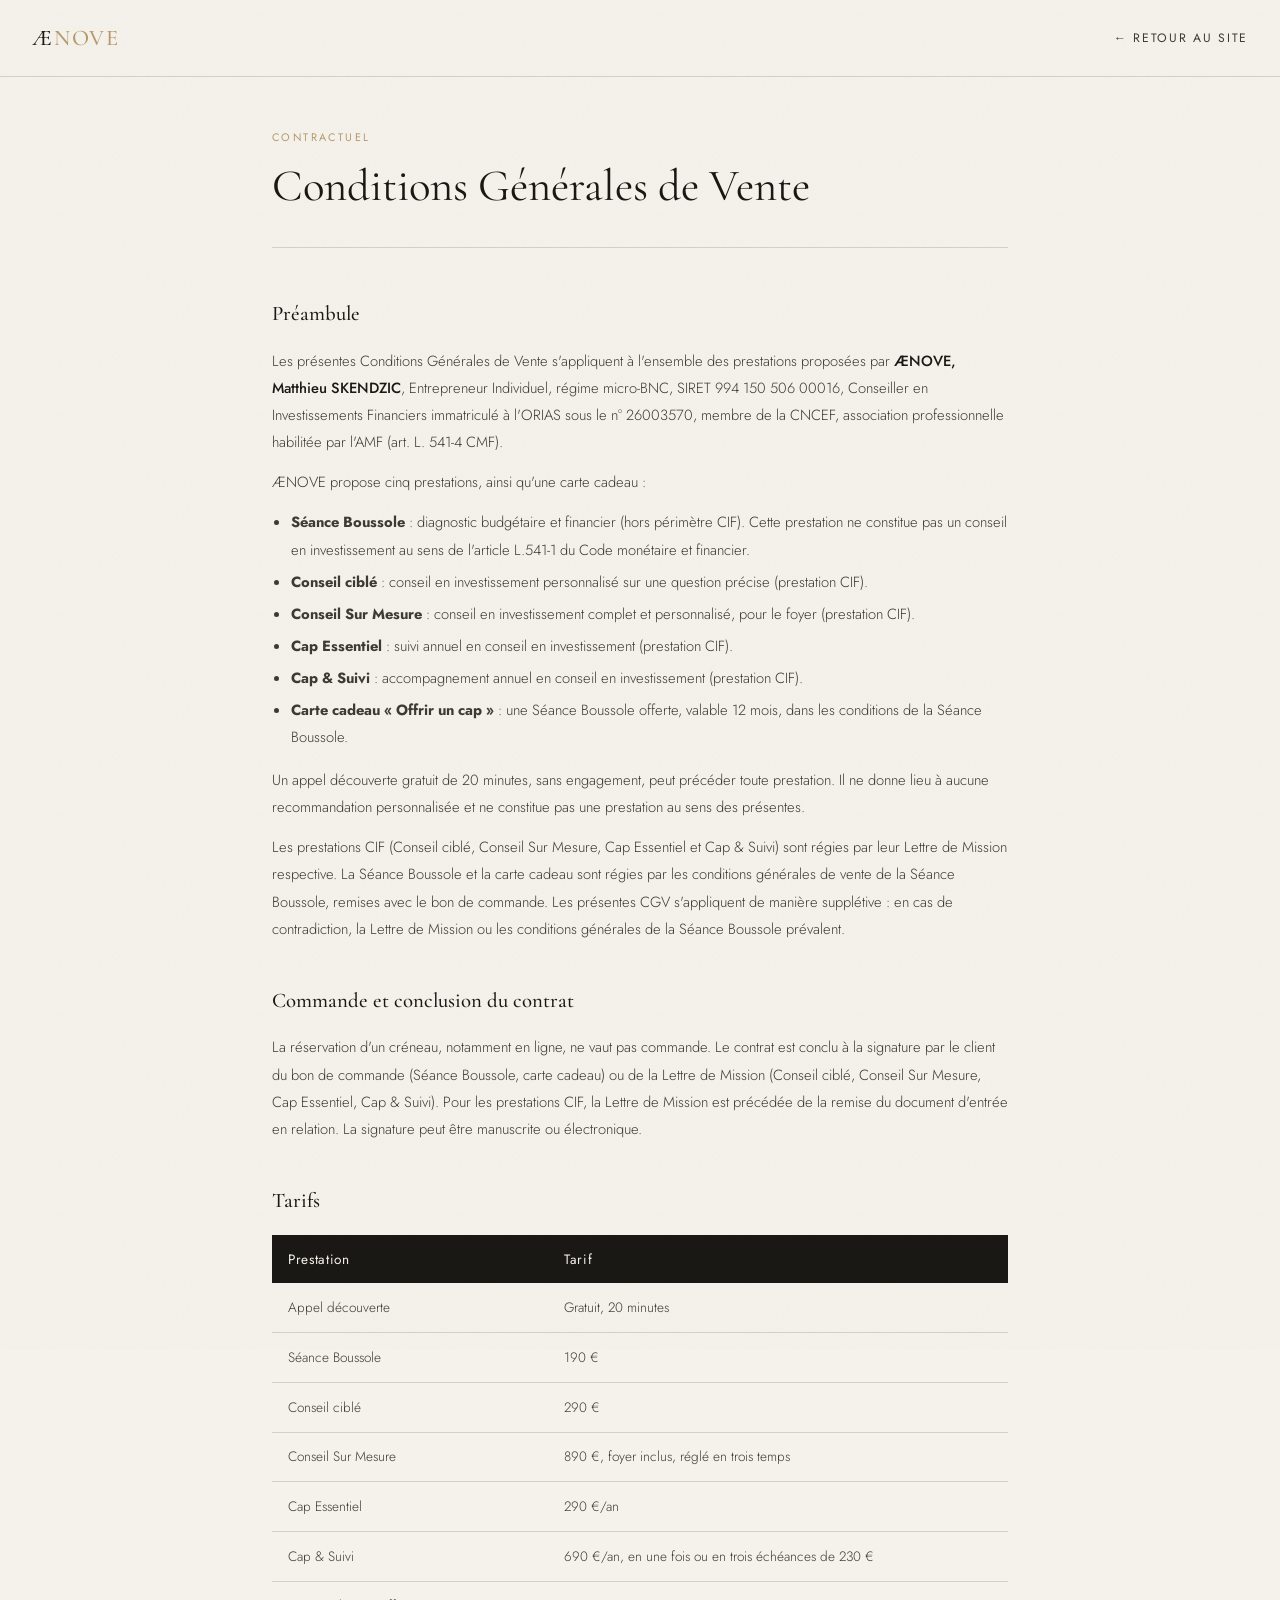
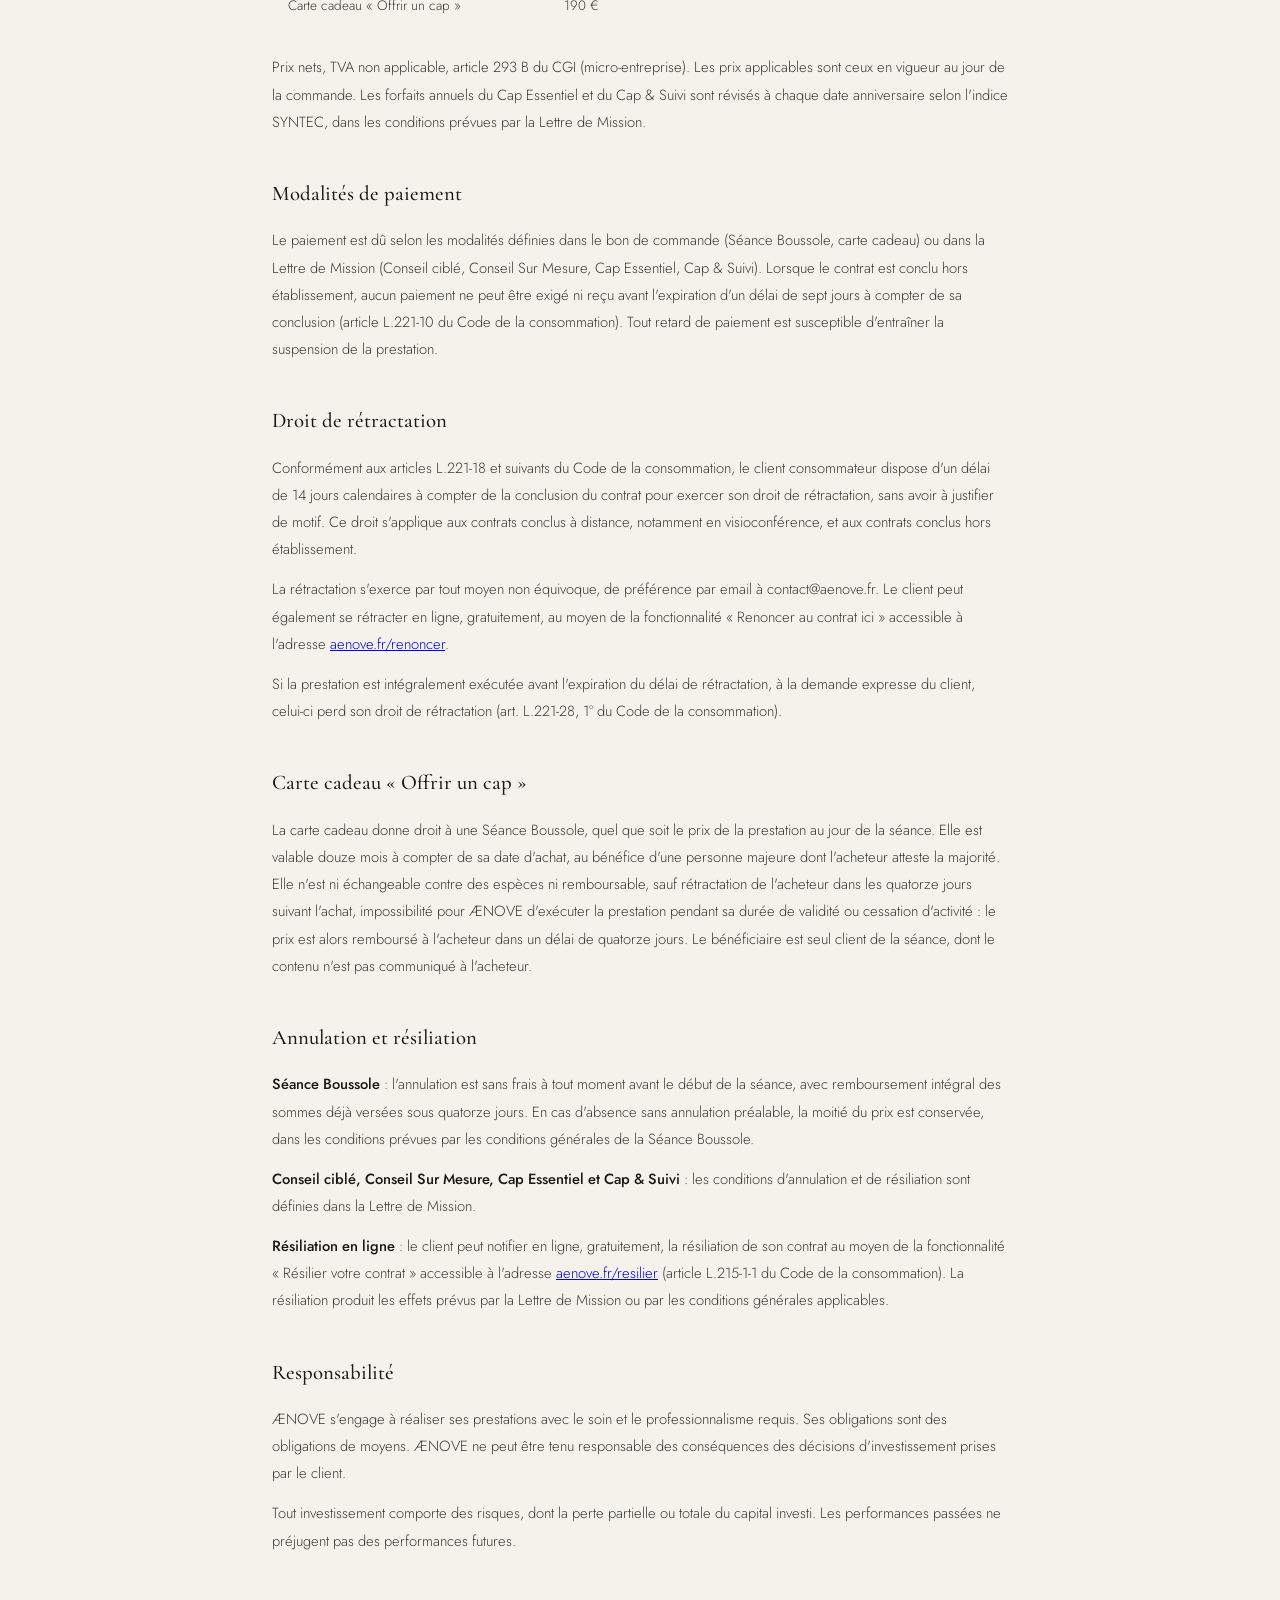
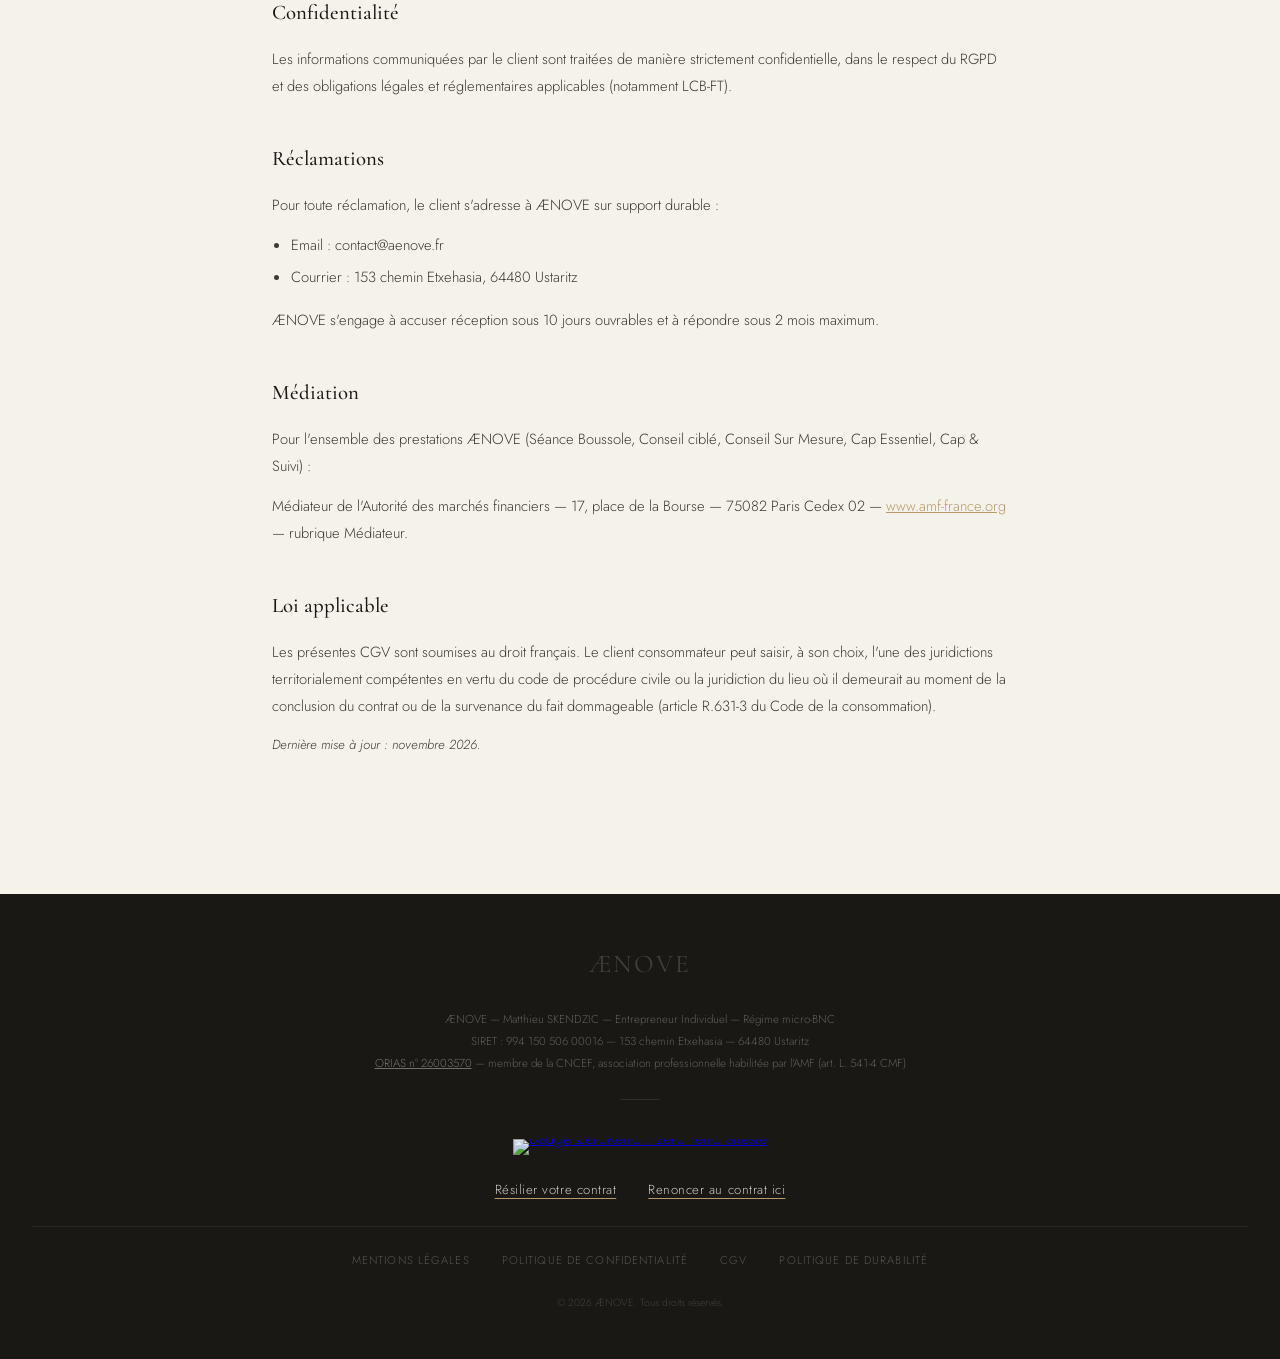
==== commit e735a7c6: "Refonte du site : accompagnement, appel découverte, ateliers et entreprise en préparation, badge Zer" ====
--- a/cgv.html
+++ b/cgv.html
@@ -3,7 +3,7 @@
 <head>
   <meta charset="UTF-8" />
   <meta name="viewport" content="width=device-width, initial-scale=1.0" />
-  <title>Conditions Générales de Vente — ÆNOVE</title>
+  <title>Conditions Générales de Vente | ÆNOVE</title>
   <link rel="preconnect" href="https://fonts.googleapis.com" />
   <link rel="preconnect" href="https://fonts.gstatic.com" crossorigin />
   <link href="https://fonts.googleapis.com/css2?family=Cormorant+Garamond:ital,wght@0,300;0,400;0,500;0,600;1,300;1,400&amp;family=Jost:wght@300;400;500&amp;display=swap" rel="stylesheet" />
@@ -34,15 +34,23 @@
 
       <div class="page-section">
         <h2>Préambule</h2>
-        <p>Les présentes Conditions Générales de Vente s'appliquent à l'ensemble des prestations proposées par <strong>ÆNOVE — Matthieu SKENDZIC</strong>, Entrepreneur Individuel — Régime micro-BNC, SIRET 994 150 506 00016, CIF — ORIAS n° 26003570, membre de la CNCEF, association professionnelle habilitée par l'AMF (art. L. 541-4 CMF).</p>
-        <p>ÆNOVE propose quatre prestations :</p>
+        <p>Les présentes Conditions Générales de Vente s'appliquent à l'ensemble des prestations proposées par <strong>ÆNOVE, Matthieu SKENDZIC</strong>, Entrepreneur Individuel, régime micro-BNC, SIRET 994 150 506 00016, Conseiller en Investissements Financiers immatriculé à l'ORIAS sous le n° 26003570, membre de la CNCEF, association professionnelle habilitée par l'AMF (art. L. 541-4 CMF).</p>
+        <p>ÆNOVE propose cinq prestations, ainsi qu'une carte cadeau :</p>
         <ul>
-          <li><strong>Séance Boussole</strong> — Diagnostic budgétaire et financier (hors périmètre CIF). Cette prestation ne constitue pas un conseil en investissement au sens de l'article L.541-1 du Code monétaire et financier.</li>
-          <li><strong>Consultation</strong> — Séance pédagogique de décodage financier (hors périmètre CIF). Cette prestation a un objet exclusivement pédagogique : elle ne constitue ni un conseil en investissement au sens de l'article L.541-1 du Code monétaire et financier, ni une recommandation personnalisée, ni un conseil sur actifs numériques. Aucun avis n'est délivré sur les actifs détenus par le client.</li>
-          <li><strong>Conseil Sur Mesure</strong> — Conseil en investissement complet et personnalisé (prestation CIF).</li>
-          <li><strong>Cap & Suivi</strong> — Accompagnement annuel en conseil en investissement (prestation CIF).</li>
+          <li><strong>Séance Boussole</strong> : diagnostic budgétaire et financier (hors périmètre CIF). Cette prestation ne constitue pas un conseil en investissement au sens de l'article L.541-1 du Code monétaire et financier.</li>
+          <li><strong>Conseil ciblé</strong> : conseil en investissement personnalisé sur une question précise (prestation CIF).</li>
+          <li><strong>Conseil Sur Mesure</strong> : conseil en investissement complet et personnalisé, pour le foyer (prestation CIF).</li>
+          <li><strong>Cap Essentiel</strong> : suivi annuel en conseil en investissement (prestation CIF).</li>
+          <li><strong>Cap & Suivi</strong> : accompagnement annuel en conseil en investissement (prestation CIF).</li>
+          <li><strong>Carte cadeau « Offrir un cap »</strong> : une Séance Boussole offerte, valable 12 mois, dans les conditions de la Séance Boussole.</li>
         </ul>
-        <p>Les prestations CIF (Conseil Sur Mesure et Cap & Suivi) sont régies par leur Lettre de Mission respective. Les présentes CGV s'appliquent de manière supplétive.</p>
+        <p>Un appel découverte gratuit de 20 minutes, sans engagement, peut précéder toute prestation. Il ne donne lieu à aucune recommandation personnalisée et ne constitue pas une prestation au sens des présentes.</p>
+        <p>Les prestations CIF (Conseil ciblé, Conseil Sur Mesure, Cap Essentiel et Cap & Suivi) sont régies par leur Lettre de Mission respective. La Séance Boussole et la carte cadeau sont régies par les conditions générales de vente de la Séance Boussole, remises avec le bon de commande. Les présentes CGV s'appliquent de manière supplétive : en cas de contradiction, la Lettre de Mission ou les conditions générales de la Séance Boussole prévalent.</p>
+      </div>
+
+      <div class="page-section">
+        <h2>Commande et conclusion du contrat</h2>
+        <p>La réservation d'un créneau, notamment en ligne, ne vaut pas commande. Le contrat est conclu à la signature par le client du bon de commande (Séance Boussole, carte cadeau) ou de la Lettre de Mission (Conseil ciblé, Conseil Sur Mesure, Cap Essentiel, Cap & Suivi). Pour les prestations CIF, la Lettre de Mission est précédée de la remise du document d'entrée en relation. La signature peut être manuscrite ou électronique.</p>
       </div>
 
       <div class="page-section">
@@ -50,31 +58,40 @@
         <table>
           <thead><tr><th>Prestation</th><th>Tarif</th></tr></thead>
           <tbody>
+            <tr><td>Appel découverte</td><td>Gratuit, 20 minutes</td></tr>
             <tr><td>Séance Boussole</td><td>190 €</td></tr>
-            <tr><td>Consultation</td><td>250 €</td></tr>
-            <tr><td>Conseil Sur Mesure</td><td>890 €</td></tr>
-            <tr><td>Cap & Suivi</td><td>690 €/an</td></tr>
+            <tr><td>Conseil ciblé</td><td>290 €</td></tr>
+            <tr><td>Conseil Sur Mesure</td><td>890 €, foyer inclus, réglé en trois temps</td></tr>
+            <tr><td>Cap Essentiel</td><td>290 €/an</td></tr>
+            <tr><td>Cap & Suivi</td><td>690 €/an, en une fois ou en trois échéances de 230 €</td></tr>
+            <tr><td>Carte cadeau « Offrir un cap »</td><td>190 €</td></tr>
           </tbody>
         </table>
-        <p>TVA non applicable — art. 293 B du CGI (micro-entreprise). Les tarifs sont révisables annuellement selon l'indice SYNTEC.</p>
+        <p>Prix nets, TVA non applicable, article 293 B du CGI (micro-entreprise). Les prix applicables sont ceux en vigueur au jour de la commande. Les forfaits annuels du Cap Essentiel et du Cap & Suivi sont révisés à chaque date anniversaire selon l'indice SYNTEC, dans les conditions prévues par la Lettre de Mission.</p>
       </div>
 
       <div class="page-section">
         <h2>Modalités de paiement</h2>
-        <p>Le paiement est dû selon les modalités définies dans le bon de commande (Séance Boussole, Consultation) ou la Lettre de Mission (Conseil Sur Mesure, Cap & Suivi). Tout retard de paiement est susceptible d'entraîner la suspension de la prestation.</p>
+        <p>Le paiement est dû selon les modalités définies dans le bon de commande (Séance Boussole, carte cadeau) ou dans la Lettre de Mission (Conseil ciblé, Conseil Sur Mesure, Cap Essentiel, Cap & Suivi). Lorsque le contrat est conclu hors établissement, aucun paiement ne peut être exigé ni reçu avant l'expiration d'un délai de sept jours à compter de sa conclusion (article L.221-10 du Code de la consommation). Tout retard de paiement est susceptible d'entraîner la suspension de la prestation.</p>
       </div>
 
       <div class="page-section">
         <h2>Droit de rétractation</h2>
-        <p>Conformément aux articles L.221-18 et suivants du Code de la consommation, le client consommateur dispose d'un délai de 14 jours calendaires à compter de la conclusion du contrat pour exercer son droit de rétractation, sans avoir à justifier de motif. Ce droit s'applique aux contrats conclus à distance (notamment en visioconférence) et en cas de démarchage.</p>
-        <p>La rétractation s'exerce par tout moyen non équivoque, de préférence par email à contact@aenove.fr.</p>
+        <p>Conformément aux articles L.221-18 et suivants du Code de la consommation, le client consommateur dispose d'un délai de 14 jours calendaires à compter de la conclusion du contrat pour exercer son droit de rétractation, sans avoir à justifier de motif. Ce droit s'applique aux contrats conclus à distance, notamment en visioconférence, et aux contrats conclus hors établissement.</p>
+        <p>La rétractation s'exerce par tout moyen non équivoque, de préférence par email à contact@aenove.fr. Le client peut également se rétracter en ligne, gratuitement, au moyen de la fonctionnalité « Renoncer au contrat ici » accessible à l'adresse <a href="/renoncer">aenove.fr/renoncer</a>.</p>
         <p>Si la prestation est intégralement exécutée avant l'expiration du délai de rétractation, à la demande expresse du client, celui-ci perd son droit de rétractation (art. L.221-28, 1° du Code de la consommation).</p>
       </div>
 
       <div class="page-section">
-        <h2>Annulation</h2>
-        <p><strong>Séance Boussole et Consultation</strong> : toute annulation est sans frais, quel que soit le délai. ÆNOVE procède au remboursement intégral si le paiement a déjà été effectué.</p>
-        <p><strong>Conseil Sur Mesure et Cap & Suivi</strong> : les conditions d'annulation et de résiliation sont définies dans la Lettre de Mission.</p>
+        <h2>Carte cadeau « Offrir un cap »</h2>
+        <p>La carte cadeau donne droit à une Séance Boussole, quel que soit le prix de la prestation au jour de la séance. Elle est valable douze mois à compter de sa date d'achat, au bénéfice d'une personne majeure dont l'acheteur atteste la majorité. Elle n'est ni échangeable contre des espèces ni remboursable, sauf rétractation de l'acheteur dans les quatorze jours suivant l'achat, impossibilité pour ÆNOVE d'exécuter la prestation pendant sa durée de validité ou cessation d'activité : le prix est alors remboursé à l'acheteur dans un délai de quatorze jours. Le bénéficiaire est seul client de la séance, dont le contenu n'est pas communiqué à l'acheteur.</p>
+      </div>
+
+      <div class="page-section">
+        <h2>Annulation et résiliation</h2>
+        <p><strong>Séance Boussole</strong> : l'annulation est sans frais à tout moment avant le début de la séance, avec remboursement intégral des sommes déjà versées sous quatorze jours. En cas d'absence sans annulation préalable, la moitié du prix est conservée, dans les conditions prévues par les conditions générales de la Séance Boussole.</p>
+        <p><strong>Conseil ciblé, Conseil Sur Mesure, Cap Essentiel et Cap & Suivi</strong> : les conditions d'annulation et de résiliation sont définies dans la Lettre de Mission.</p>
+        <p><strong>Résiliation en ligne</strong> : le client peut notifier en ligne, gratuitement, la résiliation de son contrat au moyen de la fonctionnalité « Résilier votre contrat » accessible à l'adresse <a href="/resilier">aenove.fr/resilier</a> (article L.215-1-1 du Code de la consommation). La résiliation produit les effets prévus par la Lettre de Mission ou par les conditions générales applicables.</p>
       </div>
 
       <div class="page-section">
@@ -93,21 +110,21 @@
         <p>Pour toute réclamation, le client s'adresse à ÆNOVE sur support durable :</p>
         <ul>
           <li>Email : contact@aenove.fr</li>
-          <li>Courrier : 153 chemin Etxehasia — 64480 Ustaritz</li>
+          <li>Courrier : 153 chemin Etxehasia, 64480 Ustaritz</li>
         </ul>
         <p>ÆNOVE s'engage à accuser réception sous 10 jours ouvrables et à répondre sous 2 mois maximum.</p>
       </div>
 
       <div class="page-section">
         <h2>Médiation</h2>
-        <p>Pour l'ensemble des prestations ÆNOVE (Séance Boussole, Conseil Sur Mesure, Cap & Suivi) :</p>
+        <p>Pour l'ensemble des prestations ÆNOVE (Séance Boussole, Conseil ciblé, Conseil Sur Mesure, Cap Essentiel, Cap & Suivi) :</p>
         <p>Médiateur de l'Autorité des marchés financiers — 17, place de la Bourse — 75082 Paris Cedex 02 — <a href="https://www.amf-france.org" target="_blank" rel="noopener" style="color:var(--gold);">www.amf-france.org</a> — rubrique Médiateur.</p>
       </div>
 
       <div class="page-section">
         <h2>Loi applicable</h2>
-        <p>Les présentes CGV sont soumises au droit français.</p>
-        <p style="font-size:0.82rem; font-style:italic;">Dernière mise à jour : août 2026.</p>
+        <p>Les présentes CGV sont soumises au droit français. Le client consommateur peut saisir, à son choix, l'une des juridictions territorialement compétentes en vertu du code de procédure civile ou la juridiction du lieu où il demeurait au moment de la conclusion du contrat ou de la survenance du fait dommageable (article R.631-3 du Code de la consommation).</p>
+        <p style="font-size:0.82rem; font-style:italic;">Dernière mise à jour : novembre 2026.</p>
       </div>
 
     </div>
@@ -119,6 +136,15 @@
     SIRET : 994 150 506 00016 — 153 chemin Etxehasia — 64480 Ustaritz<br>
     <a href="https://www.orias.fr" target="_blank" rel="noopener">ORIAS n° 26003570</a> — membre de la CNCEF, association professionnelle habilitée par l'AMF (art. L. 541-4 CMF)</p>
     <div class="footer-divider"></div>
+    <div class="footer-badge">
+      <a href="https://zeroretro.fr/verification/aenove-ustaritz" target="_blank" rel="noopener" aria-label="Vérifier l'attestation zéro rétro d'ÆNOVE sur ZeroRetro (nouvel onglet)">
+        <img src="https://zeroretro.fr/badge/aenove-ustaritz.svg" alt="Badge ZeroRetro : zéro rétro attesté" width="316" height="44" loading="lazy" />
+      </a>
+    </div>
+    <div class="footer-contrat">
+      <a href="/resilier">Résilier votre contrat</a>
+      <a href="/renoncer">Renoncer au contrat ici</a>
+    </div>
     <div class="footer-links">
       <a href="/mentions-legales">Mentions légales</a>
       <a href="/confidentialite">Politique de confidentialité</a>
@@ -128,5 +154,11 @@
     <p style="font-size:0.65rem;margin-top:1.5rem;color:rgba(245,242,236,0.18)">© 2026 ÆNOVE. Tous droits réservés.</p>
   </footer>
 
-</body>
+<script>
+document.querySelectorAll('a[href*="cdn-cgi"], a[href*="email-protection"]').forEach(function(a){
+  a.href='mailto:contact@aenove.fr';
+  if(a.querySelector('span')){a.querySelector('span').textContent='contact@aenove.fr';}
+  if(!a.querySelector('span') && a.textContent.includes('protected')){a.textContent='contact@aenove.fr';}
+});
+</script></body>
 </html>
--- a/styles/footer.css
+++ b/styles/footer.css
@@ -57,3 +57,50 @@
 .footer-links a:hover {
     color: var(--gold);
 }
+
+/* Bloc « contrat » ajouté au pied de page de toutes les pages */
+.footer-contrat {
+    display: flex;
+    justify-content: center;
+    flex-wrap: wrap;
+    gap: 0.6rem 2rem;
+    margin: 1.5rem 0 0;
+}
+
+.footer-contrat a {
+    font-family: var(--sans);
+    font-size: 0.82rem;
+    letter-spacing: 0.04em;
+    color: rgba(245, 242, 236, 0.82);
+    text-decoration: underline;
+    text-decoration-color: var(--gold);
+    text-underline-offset: 4px;
+}
+
+.footer-contrat a:hover,
+.footer-contrat a:focus-visible {
+    color: var(--gold-light);
+}
+
+/* Badge ZeroRetro « zéro rétro attesté », présent sur toutes les pages */
+.footer-badge {
+    margin: 1.6rem 0 0.4rem;
+}
+
+.footer-badge a {
+    display: inline-block;
+    line-height: 0;
+    opacity: 0.92;
+    transition: opacity var(--ease);
+}
+
+.footer-badge a:hover,
+.footer-badge a:focus-visible {
+    opacity: 1;
+}
+
+.footer-badge img {
+    width: 316px;
+    max-width: 100%;
+    height: auto;
+}
--- a/styles/premium.css
+++ b/styles/premium.css
@@ -253,17 +253,21 @@
     transform: none;
 }
 
-/* titres : dévoilés comme une impression qui apparaît */
+/* titres : apparition plus lente, avec un léger flou qui se dissipe.
+   (Pas de clip-path : un titre entièrement masqué n'est jamais détecté
+   à l'écran par le navigateur, et ne s'affichait donc jamais.) */
 .section-title[data-reveal] {
-    clip-path: inset(0 0 100% 0);
     transform: translateY(34px);
+    filter: blur(4px);
     transition: opacity 1.3s cubic-bezier(0.22, 1, 0.36, 1),
                 transform 1.3s cubic-bezier(0.22, 1, 0.36, 1),
-                clip-path 1.3s cubic-bezier(0.22, 1, 0.36, 1);
+                filter 1.3s cubic-bezier(0.22, 1, 0.36, 1);
 }
 
 .section-title[data-reveal].is-visible {
-    clip-path: inset(0 0 0 0);
+    opacity: 1;
+    transform: none;
+    filter: none;
 }
 
 /* cascade */
@@ -453,7 +457,7 @@
     }
 
     [data-reveal] { opacity: 1; transform: none; }
-    .section-title[data-reveal] { clip-path: none; }
+    .section-title[data-reveal] { filter: none; transform: none; }
     .grain { animation: none; }
     .rose-draw { stroke-dashoffset: 0; }
     .rose-fade { opacity: 1; }
